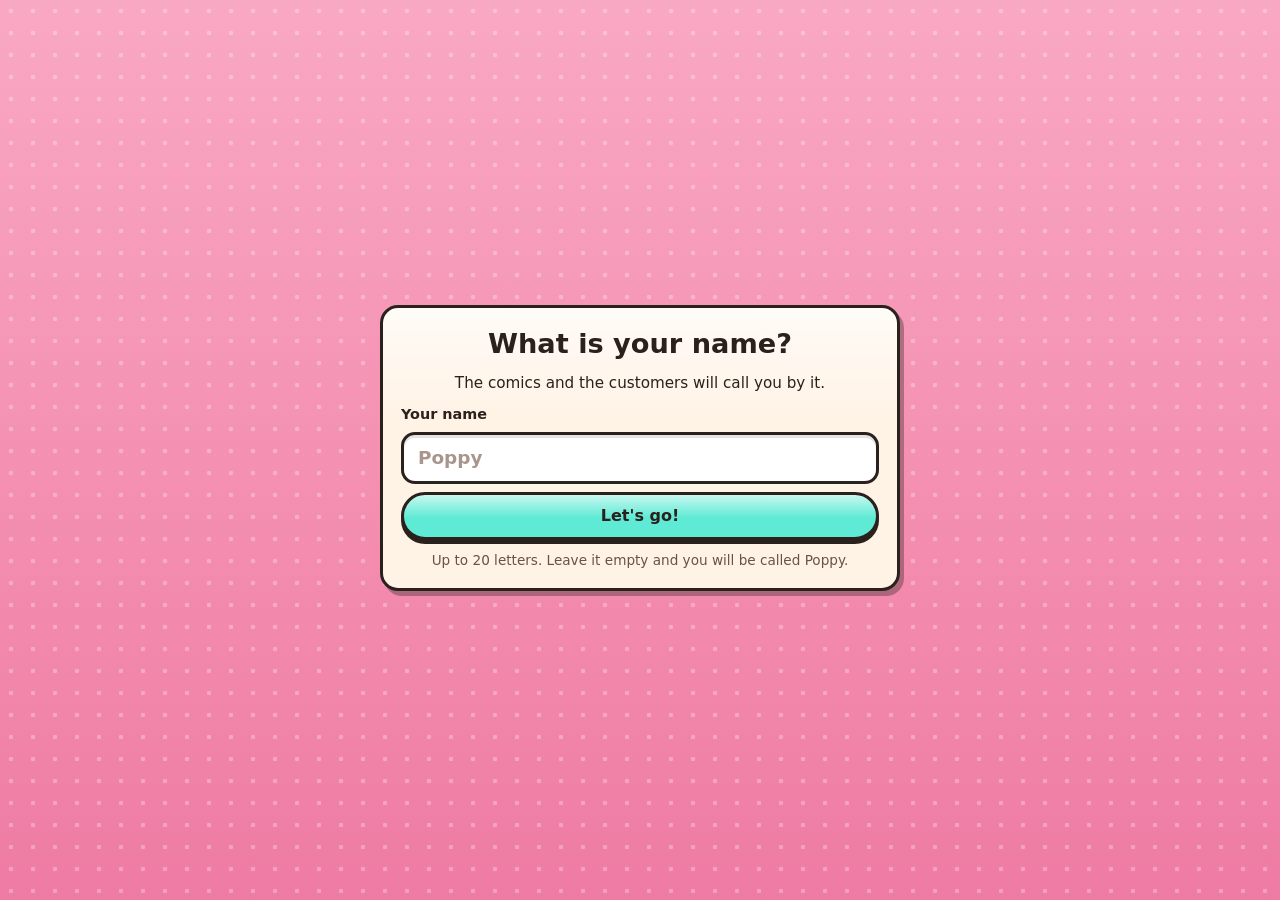
==== index.html @ dfa5fcc9 "Playable game v17 Co-Authored-By: Claude Sonnet 5.5 <noreply@anthropic.com>" ====
<!doctype html>
<html lang="en">
<head>
<meta charset="utf-8">
<meta name="viewport" content="width=device-width, initial-scale=1, viewport-fit=cover">
<link rel="manifest" href="./manifest.webmanifest">
<meta name="theme-color" content="#f48fb1">
<title>Zit Happens</title>
<link rel="stylesheet" href="./css/app.css">
<link rel="stylesheet" href="./css/comic.css">
<link rel="stylesheet" href="./css/pop.css">
<style>
  html, body { height: 100%; margin: 0; background: #f48fb1; overflow: hidden; }
  #game { position: relative; height: 100vh; height: 100dvh; overflow: hidden; }
</style>
</head>
<body>
<main id="game"></main>
<script type="module">
// The game (T3.1c): the app router in js/game/app.js shows every screen. Serve this folder with: npx serve src
// (ES modules need http, not file://). Testing flags: see the top of js/game/app.js (?test, ?chapter=N&customer=M,
// ?money=, ?rep=, ?name=, ?seed=). ?demo shows the old pop demo instead (?demo&seed=123&tier=1&career&nostrip).
import { loadStrings, t } from './js/core/strings.js';
await loadStrings('en');
document.title = t('ui.title.name');
const params = new URLSearchParams(location.search);
const host = document.getElementById('game');
if (params.has('demo')) {
  // The old pop demo (the page before T3.1c): random faces, every tool, "New face".
  const { createPopMode } = await import('./js/pop/pop-mode.js');
  const tier = Math.max(0, Math.min(2, Math.floor(Number(params.get('tier')) || 0)));
  createPopMode({ t, storage: localStorage, seed: Number(params.get('seed')) || undefined, strip: !params.has('nostrip'), tier, career: params.has('career') }).mount(host);
} else {
  const { startApp } = await import('./js/game/app.js');
  globalThis.popperApp = startApp(host); // a handle for the browser console and screenshot runs
}
</script>
<script type="module">
import { registerServiceWorker } from './js/core/pwa.js';
registerServiceWorker();
</script>
</body>
</html>
---- css/app.css ----
/* The non-pop screens (js/screens/*.js, T3.1a): title, name, menu, customer intro, result, shop, comics, settings, about.
   Glossy pink and cream cartoon look with thick ink outlines and hard shadows (like the comic player), mint main buttons
   (like the pop scene). Every screen fills its container and works upright and sideways (phone held in landscape).
   Touch targets are at least 44 px. Motion stops with prefers-reduced-motion or the .app-still class. */

.app-screen {
  --ink: #2a211d; --cream: #fff3e6; --pink: #f48fb1; --pink-deep: #e8638f; --pink-soft: #ffd6e5; --yellow: #ffe08a;
  --mint: #5eead4; --hot: #ff5c8a; --shadow: rgba(42, 33, 29, 0.35);
  position: relative; display: flex; flex-direction: column; height: 100%; min-height: 0; overflow: hidden; box-sizing: border-box;
  color: var(--ink); font-family: system-ui, sans-serif; font-size: 16px; line-height: 1.3;
  background-color: var(--pink);
  background-image: radial-gradient(rgba(255, 255, 255, 0.28) 2px, transparent 2.6px), linear-gradient(180deg, #f9a8c4 0%, #f48fb1 55%, #ee7ba3 100%);
  background-size: 22px 22px, 100% 100%;
  -webkit-tap-highlight-color: transparent;
}
.app-screen *, .app-screen *::before, .app-screen *::after { box-sizing: border-box; }
.app-screen [hidden] { display: none !important; }
.app-screen h1, .app-screen h2, .app-screen p { margin: 0; }
.app-screen :focus-visible { outline: 3px solid var(--ink); outline-offset: 3px; }
.app-icon { display: block; width: 24px; height: 24px; flex: none; }

/* ---------- Shared pieces ---------- */
.app-body {
  flex: 1; min-height: 0; width: 100%; max-width: 560px; margin: 0 auto; overflow-y: auto; display: flex; flex-direction: column; gap: 12px;
  padding: 12px max(16px, env(safe-area-inset-right)) max(16px, env(safe-area-inset-bottom)) max(16px, env(safe-area-inset-left));
  -webkit-overflow-scrolling: touch;
}
.app-body--center > * { margin-block: auto; }

.app-head {
  flex: none; display: flex; align-items: center; gap: 10px; width: 100%; max-width: 560px; margin: 0 auto;
  padding: max(10px, env(safe-area-inset-top)) max(16px, env(safe-area-inset-right)) 4px max(16px, env(safe-area-inset-left));
}
.app-head__title {
  flex: 1; min-width: 0; font-size: 1.6rem; font-weight: 900; color: var(--cream); letter-spacing: 0.01em;
  -webkit-text-stroke: 5px var(--ink); paint-order: stroke fill; text-shadow: 0 3px 0 var(--ink);
  white-space: nowrap; overflow: hidden; text-overflow: ellipsis;
}

.app-btn {
  flex: none; display: inline-flex; align-items: center; justify-content: center; gap: 8px; min-width: 48px; min-height: 48px; padding: 8px 22px;
  border-radius: 999px; border: 3px solid var(--ink); font: inherit; font-size: 1rem; font-weight: 800; color: var(--ink); cursor: pointer;
  background: linear-gradient(180deg, rgba(255, 255, 255, 0.65), rgba(255, 255, 255, 0) 55%), var(--cream);
  box-shadow: 0 4px 0 var(--ink); touch-action: manipulation; user-select: none; -webkit-user-select: none;
}
.app-btn:hover { filter: brightness(1.04); }
.app-btn:active:not(:disabled) { transform: translateY(3px); box-shadow: 0 1px 0 var(--ink); }
.app-btn--main { background-color: var(--mint); }
.app-btn--danger { background-color: var(--hot); color: #fff; text-shadow: 0 1px 0 rgba(42, 33, 29, 0.5); }
.app-btn--small { min-height: 44px; min-width: 44px; padding: 6px 16px; font-size: 0.95rem; }
.app-btn--big { min-height: 58px; padding: 10px 32px; font-size: 1.2rem; }
.app-btn--round { width: 48px; padding: 0; }
.app-btn:disabled { opacity: 0.5; cursor: default; box-shadow: 0 2px 0 var(--ink); transform: translateY(2px); filter: grayscale(0.4); }
.app-back .app-icon { width: 26px; height: 26px; }

.app-card {
  position: relative; padding: 14px 16px; border-radius: 18px; border: 3px solid var(--ink); box-shadow: 4px 5px 0 var(--shadow);
  background: linear-gradient(180deg, rgba(255, 255, 255, 0.7), rgba(255, 255, 255, 0) 38%), var(--cream);
}
.app-actions { display: flex; flex-direction: column; gap: 10px; align-items: stretch; }
.app-actions--row { flex-direction: row; flex-wrap: wrap; }
.app-actions--row > .app-btn { flex: 1 1 140px; }
.app-actions--row { align-items: center; }

.app-pill {
  display: inline-flex; align-items: center; gap: 6px; min-height: 32px; padding: 2px 12px 2px 8px; border-radius: 999px; border: 3px solid var(--ink);
  background: var(--cream); font-weight: 800; white-space: nowrap;
}
.app-pill .app-icon { width: 22px; height: 22px; }
.app-pill--big { min-height: 40px; font-size: 1.15rem; }
.app-pill--rep { background: var(--pink-soft); }

/* ---------- Title ---------- */
.app-title__tap {
  position: absolute; inset: 0; display: flex; flex-direction: column; align-items: center; justify-content: center; gap: 8px; padding: 24px 16px;
  border: 0; background: none; font: inherit; color: inherit; cursor: pointer; text-align: center;
}
.app-title__words { display: flex; flex-direction: column; align-items: center; gap: 10px; }
.app-title__art { width: min(62vw, 38vh, 280px); }
.app-title__art .app-mascot { width: 100%; height: auto; display: block; overflow: visible; }
.app-title__name {
  font-size: clamp(2.5rem, 13vw, 4.5rem); line-height: 1; font-weight: 900; color: var(--cream); letter-spacing: 0.01em;
  -webkit-text-stroke: 9px var(--ink); paint-order: stroke fill; text-shadow: 0 6px 0 var(--ink); transform: rotate(-2deg);
}
.app-title__tagline { margin-top: 4px; font-weight: 800; font-size: 1.05rem; color: var(--ink); }
.app-title__start {
  margin-top: 14px; display: inline-flex; align-items: center; min-height: 56px; padding: 10px 30px; border-radius: 999px; border: 3px solid var(--ink);
  font-size: 1.25rem; font-weight: 900; background: linear-gradient(180deg, rgba(255, 255, 255, 0.65), rgba(255, 255, 255, 0) 55%), var(--mint);
  box-shadow: 0 5px 0 var(--ink); animation: app-pulse 1.6s ease-in-out infinite;
}
.app-title__tap:active .app-title__start { transform: translateY(3px); box-shadow: 0 2px 0 var(--ink); }
.app-title__about {
  position: absolute; top: max(10px, env(safe-area-inset-top)); right: max(12px, env(safe-area-inset-right)); z-index: 2;
}

/* The mascot */
.app-mascot__face { transform-origin: 50% 90%; animation: app-bob 2.8s ease-in-out infinite; }
.app-mascot__sparkle { transform-box: fill-box; transform-origin: center; animation: app-twinkle 2s ease-in-out infinite; }
.app-mascot__sparkle--b { animation-delay: 0.9s; }

/* ---------- Name ---------- */
.app-name { width: 100%; max-width: 520px; margin-inline: auto; display: grid; gap: 12px; text-align: center; padding: 18px; }
.app-name__title { font-size: 1.7rem; font-weight: 900; }
.app-name__prompt, .app-name__hint { font-size: 0.95rem; }
.app-name__hint { color: #6a5148; font-size: 0.85rem; }
.app-namefield { display: grid; gap: 8px; text-align: left; }
.app-field__label { font-weight: 800; font-size: 0.9rem; }
.app-input {
  width: 100%; min-height: 52px; padding: 8px 14px; border: 3px solid var(--ink); border-radius: 14px; background: #fff; color: var(--ink);
  font: inherit; font-size: 1.15rem; font-weight: 700; box-shadow: inset 0 3px 0 rgba(42, 33, 29, 0.12);
}
.app-input::placeholder { color: #a8968c; font-weight: 600; }

/* ---------- Menu ---------- */
.app-menu { justify-content: center; gap: 14px; }
.app-menu__top { display: flex; align-items: center; gap: 14px; justify-content: center; }
.app-menu__art { width: 84px; flex: none; }
.app-menu__art .app-mascot { width: 100%; height: auto; display: block; overflow: visible; }
.app-menu__hello {
  font-size: 1.7rem; font-weight: 900; color: var(--cream); -webkit-text-stroke: 6px var(--ink); paint-order: stroke fill; text-shadow: 0 4px 0 var(--ink);
  overflow-wrap: anywhere; min-width: 0;
}
.app-menu__list { display: grid; gap: 12px; }
.app-menubtn {
  display: flex; flex-direction: column; align-items: center; justify-content: center; gap: 2px; min-height: 56px; padding: 10px 18px; border-radius: 20px;
  border: 3px solid var(--ink); font: inherit; font-size: 1.2rem; font-weight: 900; color: var(--ink); cursor: pointer; text-align: center;
  background: linear-gradient(180deg, rgba(255, 255, 255, 0.65), rgba(255, 255, 255, 0) 55%), var(--cream); box-shadow: 0 5px 0 var(--ink);
  touch-action: manipulation;
}
.app-menubtn:active { transform: translateY(3px); box-shadow: 0 2px 0 var(--ink); }
.app-menubtn--main { min-height: 76px; background-color: var(--mint); font-size: 1.5rem; }
.app-menubtn__sub { font-size: 0.9rem; font-weight: 700; max-width: 100%; overflow: hidden; text-overflow: ellipsis; white-space: nowrap; }

/* ---------- Customer intro ---------- */
.app-intro { justify-content: center; gap: 14px; }
.app-intro__who, .app-intro__what { display: flex; flex-direction: column; gap: 12px; align-items: stretch; }
.app-intro__step { align-self: center; padding: 2px 14px; border-radius: 999px; border: 3px solid var(--ink); background: var(--cream); text-align: center; font-weight: 800; font-size: 0.9rem; }
.app-intro__portrait { align-self: center; width: min(52vw, 220px); aspect-ratio: 1; display: grid; place-items: center; border-radius: 50%; border: 3px solid var(--ink); background: var(--cream); overflow: hidden; }
.app-intro__name {
  align-self: center; max-width: 100%; padding: 8px 20px; border-radius: 12px; border: 3px solid var(--ink); background: var(--yellow); text-align: center;
  font-size: 1.7rem; font-weight: 900; transform: rotate(-1.5deg); box-shadow: 4px 5px 0 var(--shadow); overflow-wrap: anywhere;
}
.app-bubble { display: grid; gap: 8px; }
.app-bubble::before {
  content: ''; position: absolute; top: -17px; left: 36px; width: 22px; height: 22px; background: var(--cream); border-left: 3px solid var(--ink); border-top: 3px solid var(--ink);
  transform: rotate(45deg); border-radius: 4px 0 0 0;
}
.app-bubble__text { font-size: 1.15rem; font-weight: 700; }
.app-bubble__deadline { font-size: 0.95rem; font-style: italic; color: #6a5148; }
.app-note {
  padding: 10px 14px; border-radius: 6px; border: 3px solid var(--ink); background: var(--yellow); transform: rotate(1deg); box-shadow: 3px 4px 0 var(--shadow);
}
.app-note__label { font-size: 0.75rem; font-weight: 900; letter-spacing: 0.08em; text-transform: uppercase; }
.app-note__text { font-size: 1.05rem; font-weight: 800; }
.app-intro__start { margin-top: 4px; }

/* ---------- Result ---------- */
.app-result { justify-content: center; gap: 12px; }
.app-result__left, .app-result__right { display: contents; }
.app-result__top { display: flex; flex-direction: column; align-items: center; gap: 6px; order: 0; }
.app-result__title {
  font-size: 2rem; font-weight: 900; text-align: center; color: var(--cream); -webkit-text-stroke: 7px var(--ink); paint-order: stroke fill; text-shadow: 0 4px 0 var(--ink);
}
.app-stars { display: flex; gap: 4px; justify-content: center; }
.app-star svg { width: 72px; height: 72px; filter: drop-shadow(0 4px 0 rgba(42, 33, 29, 0.3)); }
.app-star--on { animation: app-star-pop 0.5s cubic-bezier(0.3, 1.6, 0.5, 1) both; animation-delay: calc(var(--i) * 0.2s + 0.15s); }
.app-coins { order: 1; display: grid; gap: 2px; padding: 10px 14px; }
.app-coins__row { display: flex; align-items: center; justify-content: space-between; gap: 10px; min-height: 36px; font-weight: 700; }
.app-coins__row--total { margin-top: 4px; padding-top: 6px; border-top: 3px dashed var(--ink); font-size: 1.15rem; font-weight: 900; }
.app-result__quote { order: 2; text-align: center; font-style: italic; font-weight: 700; color: var(--ink); background: rgba(255, 255, 255, 0.55); padding: 8px 12px; border-radius: 14px; }
.app-rep {
  order: 3; display: flex; align-items: center; justify-content: center; gap: 8px; align-self: center; max-width: 100%; padding: 6px 16px 6px 10px; border-radius: 999px;
  border: 3px solid var(--ink); background: var(--pink-soft); font-weight: 800; box-shadow: 0 3px 0 var(--ink);
}
.app-rep--cost { background: var(--yellow); }
.app-fact { order: 4; display: flex; align-items: center; gap: 12px; padding: 12px 14px; }
.app-fact .app-icon { width: 34px; height: 34px; }
.app-fact__text { font-size: 0.98rem; font-weight: 600; }
.app-result .app-actions { order: 5; }
.app-result__text { order: 1; text-align: center; font-weight: 700; font-size: 1.05rem; background: rgba(255, 255, 255, 0.55); padding: 10px 14px; border-radius: 14px; }
.app-huff {
  padding: 4px 16px; border-radius: 10px; border: 3px solid var(--ink); background: var(--yellow); font-size: 1.4rem; font-weight: 900; letter-spacing: 0.06em;
  transform: rotate(-4deg); box-shadow: 3px 4px 0 var(--shadow);
}

/* ---------- Shop ---------- */
.app-shopbar { flex: none; width: 100%; max-width: 560px; margin: 0 auto; padding: 0 max(16px, env(safe-area-inset-right)) 0 max(16px, env(safe-area-inset-left)); display: grid; gap: 8px; }
.app-shopstats { display: grid; gap: 4px; justify-items: center; }
.app-shopstats__pills { display: flex; flex-wrap: wrap; gap: 8px; justify-content: center; }
.app-shopstats__next { padding: 1px 12px; border-radius: 999px; background: rgba(255, 255, 255, 0.7); font-size: 0.8rem; font-weight: 800; text-align: center; }
.app-tabs { display: flex; gap: 6px; padding: 4px; border-radius: 999px; border: 3px solid var(--ink); background: var(--pink-soft); }
.app-tab {
  flex: 1; min-height: 44px; border: 0; border-radius: 999px; background: transparent; font: inherit; font-weight: 900; font-size: 1rem; color: var(--ink); cursor: pointer;
  touch-action: manipulation;
}
.app-tab--on { background: var(--mint); box-shadow: inset 0 0 0 3px var(--ink); }
.app-shoplist { padding-top: 12px; }
.app-item {
  display: grid; grid-template-columns: auto 1fr auto; gap: 10px; align-items: center; padding: 10px 12px; border-radius: 16px; border: 3px solid var(--ink);
  background: linear-gradient(180deg, rgba(255, 255, 255, 0.7), rgba(255, 255, 255, 0) 38%), var(--cream); box-shadow: 3px 4px 0 var(--shadow);
}
.app-item--locked { background-color: #f1ddd0; }
.app-item--owned { background-color: #d9fbf3; }
.app-item__badge { display: grid; place-items: center; width: 44px; height: 44px; border-radius: 50%; border: 3px solid var(--ink); background: var(--yellow); }
.app-item__badge .app-icon { width: 26px; height: 26px; }
.app-item__text { min-width: 0; display: grid; gap: 2px; }
.app-item__name { font-size: 1.05rem; font-weight: 900; }
.app-item__desc { font-size: 0.85rem; color: #5f4a41; }
.app-item__side { display: grid; justify-items: end; gap: 6px; }
.app-item__why, .app-item__note { display: flex; align-items: center; gap: 6px; font-size: 0.85rem; font-weight: 800; color: #9c1f4a; }
.app-item__why .app-icon { width: 18px; height: 18px; }
.app-item__note { color: #1e6a5e; }
.app-owned { display: inline-flex; align-items: center; gap: 4px; font-weight: 900; color: #1e6a5e; }
.app-owned .app-icon { width: 22px; height: 22px; }
.app-empty { text-align: center; font-weight: 800; color: var(--cream); text-shadow: 0 2px 0 var(--ink); }

/* ---------- Comics ---------- */
.app-comics__count { flex: none; align-self: center; padding: 1px 14px; border-radius: 999px; background: rgba(255, 255, 255, 0.7); text-align: center; font-weight: 800; font-size: 0.85rem; }
.app-comics { padding-top: 10px; }
.app-comic {
  display: flex; align-items: center; justify-content: space-between; gap: 10px; min-height: 64px; padding: 10px 14px; border-radius: 16px; border: 3px solid var(--ink);
  background: linear-gradient(180deg, rgba(255, 255, 255, 0.7), rgba(255, 255, 255, 0) 38%), var(--cream); box-shadow: 3px 4px 0 var(--shadow);
}
.app-comic--locked { background-color: #eadbd0; }
.app-comic__text { min-width: 0; display: grid; gap: 2px; }
.app-comic__kind { justify-self: start; padding: 0 8px; border-radius: 999px; border: 2px solid var(--ink); background: var(--yellow); font-size: 0.7rem; font-weight: 900; letter-spacing: 0.05em; text-transform: uppercase; }
.app-comic--milestone .app-comic__kind { background: var(--pink-soft); }
.app-comic--teaser .app-comic__kind { background: var(--mint); }
.app-comic__title { font-size: 1.1rem; font-weight: 900; overflow-wrap: anywhere; }
.app-comic--locked .app-comic__title { color: #8a756b; letter-spacing: 0.15em; }
.app-comic__lockedHint { font-size: 0.8rem; color: #6a5148; }
.app-comic__lock { display: grid; place-items: center; width: 44px; height: 44px; flex: none; }
.app-comic__lock .app-icon { width: 30px; height: 30px; }

/* ---------- Settings and About ---------- */
.app-settings { padding-top: 10px; }
.app-setcard { display: grid; align-content: start; gap: 10px; }
.app-setcard__title { font-size: 1.05rem; font-weight: 900; }
.app-setcard--danger { background-color: #ffe1ea; }
.app-with-icon { display: flex; align-items: center; gap: 8px; }
.app-switchrow { display: flex; align-items: center; justify-content: space-between; gap: 12px; min-height: 52px; }
.app-switchrow + .app-switchrow { border-top: 2px dashed rgba(42, 33, 29, 0.25); }
.app-switchrow__label { font-weight: 800; font-size: 1.02rem; }
.app-switch {
  position: relative; flex: none; display: flex; align-items: center; justify-content: flex-end; width: 94px; height: 44px; padding: 0 12px; border-radius: 999px;
  border: 3px solid var(--ink); background: #e6d7cc; font: inherit; font-size: 0.85rem; font-weight: 900; color: var(--ink); cursor: pointer; touch-action: manipulation;
}
.app-switch--on { justify-content: flex-start; background: var(--mint); }
.app-switch__knob {
  position: absolute; top: 50%; left: 4px; width: 30px; height: 30px; margin-top: -15px; border-radius: 50%; border: 3px solid var(--ink); background: #fff;
  transition: left 0.15s ease-out, right 0.15s ease-out;
}
.app-switch--on .app-switch__knob { left: calc(100% - 34px); }
.app-notice {
  padding: 8px 14px; border-radius: 14px; border: 3px solid var(--ink); background: var(--yellow); font-weight: 800; text-align: center; box-shadow: 3px 4px 0 var(--shadow);
}
.app-confirm { display: grid; gap: 8px; padding: 10px; border-radius: 12px; border: 3px dashed var(--ink); background: #fff; }
.app-confirm__ask { font-weight: 900; }
.app-confirm__warn { font-size: 0.9rem; }
.app-about { padding-top: 6px; }
.app-sr { position: absolute; width: 1px; height: 1px; overflow: hidden; clip: rect(0 0 0 0); white-space: nowrap; }
.app-about__art { width: 120px; margin: 0 auto; }
.app-about__art .app-mascot { width: 100%; height: auto; display: block; overflow: visible; }
.app-about__text { font-size: 1rem; font-weight: 600; text-align: left; }

/* ---------- Animations ---------- */
@keyframes app-bob { 0%, 100% { transform: translateY(0) rotate(-1.5deg); } 50% { transform: translateY(-6px) rotate(1.5deg); } }
@keyframes app-twinkle { 0%, 100% { transform: scale(1) rotate(0); opacity: 1; } 50% { transform: scale(0.6) rotate(20deg); opacity: 0.6; } }
@keyframes app-pulse { 0%, 100% { transform: scale(1); } 50% { transform: scale(1.06); } }
@keyframes app-star-pop { from { opacity: 0; transform: scale(0.2) rotate(-40deg); } to { opacity: 1; transform: scale(1) rotate(0); } }

/* ---------- Phone held sideways ---------- */
@media (orientation: landscape) and (max-height: 600px) {
  .app-head { max-width: 860px; padding-top: max(6px, env(safe-area-inset-top)); }
  .app-head__title { font-size: 1.3rem; }
  .app-body { max-width: 860px; padding-top: 8px; padding-bottom: max(8px, env(safe-area-inset-bottom)); gap: 10px; }
  .app-shopbar { max-width: 860px; grid-template-columns: 1fr 1fr; align-items: center; gap: 12px; }
  .app-title__tap { flex-direction: row; gap: 32px; }
  .app-title__start { margin-top: 6px; }
  .app-title__art { width: min(30vw, 62vh, 220px); }
  .app-title__name { font-size: clamp(2rem, 6vw, 3.4rem); }
  .app-name { padding: 12px 16px; gap: 8px; }
  .app-name__title { font-size: 1.3rem; }
  .app-name__hint { font-size: 0.8rem; }
  .app-menu { flex-direction: row; align-items: center; gap: 24px; }
  .app-menu__top { flex: 1; flex-direction: column; }
  .app-menu__art { width: 90px; }
  .app-menu__hello { font-size: 1.4rem; text-align: center; }
  .app-menu__list { flex: 1.3; grid-template-columns: 1fr 1fr; gap: 10px; }
  .app-menubtn { min-height: 52px; font-size: 1.05rem; }
  .app-menubtn--main { grid-column: 1 / -1; min-height: 66px; font-size: 1.3rem; }
  .app-intro { flex-direction: row; align-items: center; gap: 24px; }
  .app-intro__who, .app-intro__what { flex: 1; justify-content: center; }
  .app-intro__portrait { width: min(30vh, 140px); }
  .app-result { flex-direction: row; align-items: center; gap: 24px; }
  .app-result__left, .app-result__right { display: flex; flex-direction: column; flex: 1; justify-content: center; gap: 10px; min-width: 0; }
  .app-result__title { font-size: 1.6rem; }
  .app-star svg { width: 54px; height: 54px; }
  .app-coins { padding: 6px 12px; }
  .app-coins__row { min-height: 26px; }
  .app-coins__row--total { margin-top: 2px; padding-top: 4px; }
  .app-result__quote { font-size: 0.85rem; padding: 4px 10px; }
  .app-rep { padding-block: 3px; }
  .app-fact { padding: 8px 12px; }
  .app-result .app-actions { flex-direction: row; }
  .app-result .app-actions > .app-btn { flex: 1; }
  .app-shoplist, .app-comics, .app-settings { display: grid; grid-template-columns: 1fr 1fr; align-content: start; align-items: start; gap: 10px; }
  .app-settings > .app-notice { grid-column: 1 / -1; }
  .app-about { display: grid; grid-template-columns: 110px 1fr 1fr; align-items: start; gap: 12px; }
  .app-about__art { width: 100px; }
  .app-tab { min-height: 44px; }
}

@media (prefers-reduced-motion: reduce) {
  .app-mascot__face, .app-mascot__sparkle, .app-title__start, .app-star--on { animation: none; }
  .app-switch__knob { transition: none; }
}
.app-still .app-mascot__face, .app-still .app-mascot__sparkle, .app-still .app-title__start, .app-still .app-star--on { animation: none; }
.app-still .app-switch__knob { transition: none; }

/* ---------- Game wiring (T3.1c): intro extras, special mode and end placeholders, the scrub job ---------- */
.app-intro__face { display: block; width: 100%; height: 100%; object-fit: cover; }
.app-intro__hint {
  display: flex; align-items: center; gap: 8px; padding: 8px 12px; border-radius: 14px; border: 3px dashed var(--ink);
  background: var(--yellow); font-weight: 800; font-size: 0.95rem;
}
.app-intro__menu { align-self: center; }
.pop-menu { order: -1; }

.app-special, .app-end { align-items: center; justify-content: center; text-align: center; }
.app-body--center.app-special > *, .app-body--center.app-end > * { margin-block: 0; }
.app-special__art, .app-end__art { width: min(40vw, 150px); margin-inline: auto; }
.app-special__card, .app-end__card { display: grid; gap: 12px; justify-items: center; width: 100%; max-width: 460px; }
.app-special__chapter { font-size: 0.8rem; font-weight: 900; letter-spacing: 0.08em; text-transform: uppercase; }
.app-special__title, .app-end__title { font-size: 1.8rem; font-weight: 900; }
.app-end__title { color: var(--pink-deep); -webkit-text-stroke: 1px var(--ink); }
.app-end__thanks { font-size: 1.15rem; font-weight: 800; }

.app-scrub { align-items: center; justify-content: center; text-align: center; }
.app-scrub__card { width: 100%; display: grid; gap: 6px; }
.app-scrub__title { font-size: 1.5rem; font-weight: 900; }
.app-scrub__frame {
  position: relative; width: 100%; max-width: 480px; aspect-ratio: 480 / 300; flex: none; border-radius: 18px; overflow: hidden;
  border: 4px solid var(--ink); box-shadow: 4px 5px 0 var(--shadow);
}
.app-scrub__base, .app-scrub__grime { position: absolute; inset: 0; width: 100%; height: 100%; display: block; }
.app-scrub__grime { touch-action: none; cursor: grab; -webkit-tap-highlight-color: transparent; }
.app-scrub__grime:focus-visible { outline: 4px solid var(--mint); outline-offset: -6px; }
.app-scrub__meter { font-weight: 900; font-size: 1.1rem; }
.app-scrub__keys { font-size: 0.85rem; }
.app-scrub__done { padding: 6px 16px; border-radius: 999px; border: 3px solid var(--ink); background: var(--mint); font-weight: 900; }

@media (orientation: landscape) and (max-height: 600px) {
  .app-special, .app-end { flex-direction: row; justify-content: center; gap: 24px; }
  .app-special__art, .app-end__art { width: min(30vh, 120px); margin: 0; }
  .app-scrub { display: grid; grid-template-columns: 1fr 1.2fr; align-items: center; gap: 8px 16px; }
  .app-scrub__frame { grid-column: 2; grid-row: 1 / span 5; width: min(100%, calc(72vh * 1.6)); height: auto; justify-self: center; }
  .app-scrub__card { padding: 8px 12px; }
}
---- css/comic.css ----
/* Comic player (js/game/comic.js): a full-screen reader with thick cartoon panel frames, live-text bubbles and an
   end card. Panel sizes are set from JS so a page always fits the screen in portrait and landscape. */
.comic {
  position: fixed; inset: 0; z-index: 50; display: flex; flex-direction: column; overflow: hidden;
  color: #2a211d; font-family: system-ui, sans-serif; outline: none; user-select: none; -webkit-user-select: none;
  background-color: #3b2f3f;
  background-image: radial-gradient(rgba(255, 255, 255, 0.07) 1.5px, transparent 1.6px);
  background-size: 14px 14px;
  touch-action: manipulation; cursor: pointer;
}
.comic-top {
  flex: none; display: flex; align-items: center; gap: 10px; padding: max(8px, env(safe-area-inset-top)) 12px 4px;
}
.comic-title {
  flex: 1; min-width: 0; margin: 0; color: #fff3e6; font-weight: 800; font-size: 1rem; letter-spacing: 0.02em;
  white-space: nowrap; overflow: hidden; text-overflow: ellipsis;
}
.comic-btn {
  flex: none; min-width: 44px; min-height: 44px; padding: 6px 16px; border-radius: 999px; font: inherit; font-weight: 800;
  font-size: 0.95rem; color: #2a211d; background: #fff3e6; border: 3px solid #2a211d; box-shadow: 0 3px 0 #2a211d;
  cursor: pointer;
}
.comic-btn:active { transform: translateY(2px); box-shadow: 0 1px 0 #2a211d; }
.comic-btn:focus-visible { outline: 3px solid #5eead4; outline-offset: 2px; }
.comic-btn--main { background: #5eead4; }
.comic-stage {
  flex: 1; min-height: 0; display: flex; align-items: center; justify-content: center; padding: 4px 12px;
}
.comic-page { display: flex; gap: 10px; align-items: center; justify-content: center; }
.comic-page--column { flex-direction: column; }
.comic-panel {
  position: relative; flex: none; overflow: hidden; border: 3px solid #2a211d; border-radius: 8px; background: #fffdf6;
  box-shadow: 5px 6px 0 rgba(20, 12, 18, 0.55); visibility: hidden; box-sizing: border-box;
}
.comic-panel.is-on { visibility: visible; }
.comic-panel.is-new { animation: comic-in 280ms cubic-bezier(0.2, 0.9, 0.3, 1.15) both; }
/* Upright phone, wide panel: bubbles in bands above and below the art, tails reaching into it. */
.comic-panel--out { border: 0; border-radius: 0; background: transparent; box-shadow: none; overflow: visible; }
.comic-artbox {
  position: relative; overflow: hidden; border: 3px solid #2a211d; border-radius: 8px; background: #fffdf6;
  box-shadow: 5px 6px 0 rgba(20, 12, 18, 0.55); box-sizing: border-box; margin: 0 auto;
}
.comic-band { position: relative; z-index: 2; }
.comic-band .comic-text { position: relative; display: block; left: auto; top: auto; }
.comic-panel--out .comic-balloons { z-index: 1; }
.comic-art, .comic-balloons { position: absolute; inset: 0; width: 100%; height: 100%; display: block; }
.comic-cam { transform-origin: 0 0; transform-box: view-box; }
.comic-texts { position: absolute; inset: 0; }
.comic-text {
  position: absolute; left: 0; top: 0; box-sizing: border-box; padding: 0.45em 0.8em; line-height: 1.2; font-weight: 700;
  text-align: center; overflow-wrap: break-word; width: max-content; opacity: 0;
}
.comic-text--caption { padding: 0.4em 0.7em; text-align: left; font-style: italic; font-weight: 800; }
.comic-text--shout { font-weight: 900; text-transform: uppercase; letter-spacing: 0.02em; }
.comic-text--think { font-weight: 600; font-style: italic; }
.comic-text--whisper { font-weight: 500; font-style: italic; }
.comic-bub { opacity: 0; transform-box: fill-box; transform-origin: 50% 50%; }
.comic-bub.is-on, .comic-text.is-on { opacity: 1; }
.comic-text.is-on { transform-origin: 50% 60%; }
.is-pop { animation: comic-pop 240ms cubic-bezier(0.3, 1.6, 0.5, 1) both; }
.is-pop-late { animation: comic-pop 240ms cubic-bezier(0.3, 1.6, 0.5, 1) 320ms both; }
.comic-hint {
  flex: none; margin: 0; padding: 4px 12px max(8px, env(safe-area-inset-bottom)); text-align: center;
  color: rgba(255, 243, 230, 0.7); font-size: 0.85rem;
}
.comic-end {
  position: absolute; inset: 0; display: flex; flex-direction: column; align-items: center; justify-content: center; gap: 16px;
  background: rgba(30, 22, 32, 0.72); cursor: default;
}
.comic-end[hidden] { display: none; }
.comic-end__text {
  margin: 0; padding: 10px 22px; color: #2a211d; background: #ffe08a; border: 3px solid #2a211d; border-radius: 10px;
  font-size: 1.4rem; font-weight: 900; transform: rotate(-2deg); box-shadow: 5px 6px 0 rgba(20, 12, 18, 0.55);
}
.comic-end__row { display: flex; gap: 12px; }
.comic-live { position: absolute; width: 1px; height: 1px; overflow: hidden; clip: rect(0 0 0 0); white-space: nowrap; }
@keyframes comic-in { from { opacity: 0; transform: translateY(14px) scale(0.96); } to { opacity: 1; transform: none; } }
@keyframes comic-pop { from { opacity: 0; transform: scale(0.4); } to { opacity: 1; transform: scale(1); } }
@media (max-height: 420px) {
  .comic-top { padding-top: max(4px, env(safe-area-inset-top)); padding-bottom: 0; }
  .comic-btn { min-height: 40px; padding: 4px 14px; }
  .comic-hint { padding-top: 0; padding-bottom: max(4px, env(safe-area-inset-bottom)); font-size: 0.78rem; }
}
.comic--still .is-pop, .comic--still .is-pop-late, .comic--still .is-new { animation: none; }
@media (prefers-reduced-motion: reduce) {
  .comic .is-pop, .comic .is-pop-late, .comic .is-new { animation: none; }
}
---- css/pop.css ----
/* The pop scene (pop-mode.js): a header with the title, bumps left, the sound switch and "New face"; the stage with
   the studio room (backdrop canvas) and the face canvas on top; the hint line; and the "all clear" card at the end.
   Fills its container. Portrait and desktop: header, stage and hint stacked. A phone held sideways (landscape, low
   height): the stage fills everything and a smaller header and the hint float over the room at the sides, so the face
   stays big (SPEC D10). The face and bumps are drawn on canvas. Every button is at least 44 px for fingers. */

.pop-game {
  position: relative; display: flex; flex-direction: column; height: 100%; min-height: 0; overflow: hidden;
  background: #5c6857; color: #102a28; font-family: system-ui, sans-serif;
}
.pop-head {
  flex: none; display: flex; align-items: center; gap: 8px; position: relative; z-index: 2;
  padding: calc(6px + env(safe-area-inset-top)) 10px 6px 14px; background: rgba(16, 42, 40, 0.88); color: #fff;
}
.pop-titles { flex: 1; min-width: 0; }
.pop-title { margin: 0; font-weight: 800; font-size: 1.05rem; line-height: 1.25; white-space: nowrap; overflow: hidden; text-overflow: ellipsis; }
.pop-count { margin: 2px 0 0; font-size: 0.85rem; color: #f3d9cf; min-height: 1.3em; white-space: nowrap; }

.pop-btn {
  flex: none; min-width: 44px; min-height: 44px; padding: 6px 14px; border-radius: 999px; font: inherit; font-size: 0.92rem;
  font-weight: 700; color: #fff; background: rgba(255, 255, 255, 0.14); border: 1px solid rgba(255, 255, 255, 0.3); cursor: pointer;
}
.pop-btn:hover { background: rgba(255, 255, 255, 0.24); }
.pop-btn:focus-visible, .pop-canvas:focus-visible { outline: 3px solid #ffd166; outline-offset: -3px; }
.pop-sound { display: grid; place-items: center; width: 44px; padding: 0; }
.pop-sound svg { width: 24px; height: 24px; }
.pop-sound--off { color: #c9b3ab; }

/* The stage: the room canvas and the face canvas lie on top of each other, both the stage's full size. */
.pop-stage { position: relative; flex: 1; min-height: 0; overflow: hidden; }
.pop-backdrop, .pop-canvas { position: absolute; left: 0; top: 0; display: block; }
.pop-backdrop { pointer-events: none; }
.pop-canvas {
  touch-action: none; -webkit-user-select: none; user-select: none; -webkit-touch-callout: none; cursor: pointer;
  -webkit-tap-highlight-color: transparent; /* no blue flash over the face on Android after each press */
}
.pop-btn { -webkit-tap-highlight-color: transparent; }

/* The tool bar (T1.2): a row of tool buttons under the face; the one in hand is lit. The warm cloth's button has a
   thin warm meter along its bottom edge. */
.pop-tools {
  flex: none; position: relative; z-index: 2; display: flex; justify-content: center; gap: 4px;
  padding: 6px max(8px, env(safe-area-inset-right)) 0 max(8px, env(safe-area-inset-left)); background: rgba(16, 42, 40, 0.88);
}
.pop-tools[hidden] { display: none; }
.pop-tool {
  position: relative; flex: 1 1 0; min-width: 44px; max-width: 76px; min-height: 54px; padding: 4px 2px 6px;
  display: grid; justify-items: center; align-content: center; gap: 2px; border-radius: 12px; font: inherit; color: #fff;
  background: rgba(255, 255, 255, 0.1); border: 2px solid transparent; cursor: pointer; -webkit-tap-highlight-color: transparent;
}
.pop-tool:hover { background: rgba(255, 255, 255, 0.2); }
.pop-tool[aria-pressed="true"] { color: #062b2b; background: #5eead4; border-color: #fff; }
.pop-tool:focus-visible { outline: 3px solid #ffd166; outline-offset: 1px; }
.pop-tool svg { width: 26px; height: 26px; }
.pop-tool__name { font-size: 0.66rem; font-weight: 700; line-height: 1.05; text-align: center; }
.pop-tool__meter { position: absolute; left: 8px; right: 8px; bottom: 3px; height: 3px; border-radius: 2px; background: rgba(255, 255, 255, 0.18); overflow: hidden; }
.pop-tool__fill { display: block; height: 100%; background: #ff8a65; transform: scaleX(0); transform-origin: left; }
.pop-tool--warm .pop-tool__meter { height: 5px; }

/* "Ow!" bubble over a bump that got the wrong tool (pop-mode.js puts it at the bump and removes it after 0.9 s). */
.pop-ow {
  position: absolute; z-index: 2; margin: 0; padding: 2px 12px; border-radius: 999px; pointer-events: none; white-space: nowrap;
  font-weight: 900; font-size: 1.35rem; color: #fff; background: #ff5c8a; box-shadow: 0 4px 12px rgba(0, 0, 0, 0.25);
  transform: translate(-50%, -170%); animation: pop-ow 0.9s ease-out forwards;
}
@keyframes pop-ow {
  0% { opacity: 0; transform: translate(-50%, -120%) scale(0.6); }
  20% { opacity: 1; transform: translate(-50%, -170%) scale(1.12); }
  70% { opacity: 1; transform: translate(-50%, -190%) scale(1); }
  100% { opacity: 0; transform: translate(-50%, -220%) scale(1); }
}
@media (prefers-reduced-motion: reduce) {
  .pop-ow { animation: pop-ow-fade 0.9s linear forwards; }
  @keyframes pop-ow-fade { 0%, 70% { opacity: 1; } 100% { opacity: 0; } }
}

.pop-foot { flex: none; position: relative; z-index: 2; padding: 8px 14px calc(8px + env(safe-area-inset-bottom)); background: rgba(16, 42, 40, 0.88); color: #fff; }
.pop-foot[hidden] { display: none; }
.pop-hint { margin: 0; font-size: 0.9rem; line-height: 1.3; min-height: 2.6em; }

.pop-done {
  position: absolute; z-index: 3; left: 16px; right: 16px; bottom: calc(18px + env(safe-area-inset-bottom)); max-width: 420px; margin: 0 auto;
  display: grid; gap: 10px; padding: 16px; text-align: center; border-radius: 20px; background: rgba(255, 255, 255, 0.94);
  box-shadow: 0 10px 30px rgba(0, 0, 0, 0.25); color: #102a28;
}
.pop-done[hidden] { display: none; }
.pop-done__text { margin: 0; font-size: 1.25rem; font-weight: 800; }
/* The irritation meter beside the counter line (T1.2b): a small bar that turns hot pink when nearly full. */
.pop-countline { display: flex; align-items: center; gap: 8px; }
.pop-irr { flex: none; position: relative; width: 56px; height: 7px; margin-top: 2px; border-radius: 4px; background: rgba(255, 255, 255, 0.2); overflow: hidden; }
.pop-irr__fill { display: block; height: 100%; background: #ffb07a; transform: scaleX(0); transform-origin: left; transition: transform 0.2s linear, background 0.2s; }
.pop-irr--high .pop-irr__fill { background: #ff4f7b; }
/* The customer's request (T3.1b): a small speech-bubble pill under the counter line; green when done, grey and
   struck through when missed. A hurry request shows its seconds left in a little badge. */
.pop-req {
  display: flex; flex-wrap: wrap; align-items: center; gap: 2px 6px; margin: 4px 0 0; padding: 3px 10px; border-radius: 12px;
  font-size: 0.78rem; line-height: 1.25; color: #102a28; background: #fff3c4; width: fit-content; max-width: 100%;
}
.pop-req[hidden] { display: none; }
.pop-req__text { font-weight: 700; }
.pop-req__time:empty, .pop-req__state:empty { display: none; }
.pop-req__time { font-weight: 800; font-variant-numeric: tabular-nums; padding: 0 6px; border-radius: 999px; background: #ffd166; }
.pop-req__state { font-weight: 900; }
.pop-req--done { background: #b9f6e4; }
.pop-req--done .pop-req__state::before { content: "\2713  "; }
.pop-req--missed { background: #e4dedb; color: #5b4f4a; }
.pop-req--missed .pop-req__text { text-decoration: line-through; }
/* The customer storms off (SPEC D15): the face huffs off to the side; with reduced motion it only fades. */
.pop-canvas--storm { pointer-events: none; animation: pop-storm 0.7s ease-in forwards; }
@keyframes pop-storm {
  0% { transform: none; opacity: 1; }
  25% { transform: translateX(-3%) rotate(-2deg); opacity: 1; }
  100% { transform: translateX(70%) rotate(6deg); opacity: 0; }
}
.pop-fail {
  position: absolute; z-index: 4; left: 16px; right: 16px; top: 50%; transform: translateY(-50%); max-width: 380px; margin: 0 auto;
  display: grid; gap: 10px; padding: 18px; text-align: center; border-radius: 20px; background: rgba(255, 255, 255, 0.96);
  box-shadow: 0 10px 30px rgba(0, 0, 0, 0.3); color: #102a28;
}
.pop-fail[hidden] { display: none; }
.pop-fail__title { margin: 0; font-size: 1.3rem; font-weight: 900; }
.pop-fail__text { margin: 0; font-size: 0.95rem; line-height: 1.35; }
.pop-fail .pop-btn { color: #102a28; border-color: #102a28; }
.pop-fail .pop-btn--main { border-color: #5eead4; }
@media (prefers-reduced-motion: reduce) {
  .pop-irr__fill { transition: none; }
  .pop-canvas--storm { animation: pop-storm-fade 0.25s linear forwards; }
  @keyframes pop-storm-fade { to { opacity: 0; } }
}
.pop-btn--main { color: #062b2b; background: #5eead4; border-color: #5eead4; }
.pop-btn--main:hover { background: #7ff0de; }

/* A phone held sideways: the room and face use the whole height; the header splits into a small title card at the
   top left and the buttons at the top right; the hint is a small card at the bottom left. The face sits in the middle
   (about a third of the width), so these cards only cover the room at the sides. */
@media (orientation: landscape) and (max-height: 600px) {
  .pop-stage { position: absolute; inset: 0; }
  .pop-head {
    position: absolute; top: 0; left: 0; right: 0; align-items: flex-start; background: none; pointer-events: none;
    padding: calc(8px + env(safe-area-inset-top)) calc(10px + env(safe-area-inset-right)) 0 calc(10px + env(safe-area-inset-left));
  }
  .pop-head > * { pointer-events: auto; }
  .pop-titles {
    flex: 0 1 auto; max-width: 28%; margin-right: auto; padding: 5px 12px 6px; border-radius: 14px;
    background: rgba(16, 42, 40, 0.82);
  }
  .pop-title { font-size: 0.95rem; }
  .pop-count { font-size: 0.8rem; min-height: 1.2em; }
  .pop-head .pop-btn { background: rgba(16, 42, 40, 0.82); }
  .pop-head .pop-btn:hover { background: rgba(40, 72, 68, 0.9); }
  .pop-foot {
    position: absolute; left: calc(10px + env(safe-area-inset-left)); bottom: calc(10px + env(safe-area-inset-bottom));
    max-width: min(30%, 270px); padding: 8px 12px; border-radius: 14px; background: rgba(16, 42, 40, 0.82);
  }
  .pop-hint { font-size: 0.82rem; min-height: 0; }
  .pop-tools { /* two rows of three at the bottom right, over the room beside the face */
    position: absolute; left: auto; right: calc(10px + env(safe-area-inset-right)); bottom: calc(10px + env(safe-area-inset-bottom));
    display: grid; grid-template-columns: repeat(3, 54px); gap: 4px; padding: 5px; border-radius: 14px; background: rgba(16, 42, 40, 0.82);
  }
  .pop-tool { max-width: none; min-height: 50px; }
  .pop-done { left: auto; right: calc(12px + env(safe-area-inset-right)); bottom: calc(12px + env(safe-area-inset-bottom)); max-width: 26%; padding: 12px; }
  .pop-done__text { font-size: 1.05rem; }
}

/* Zoom buttons (T1.4): +, - and "whole face", 44 px round buttons in a column over the room. Portrait and desktop:
   the top right of the stage (under the header, above the tool bar). Phone sideways: the left side, half way down,
   between the title card and the hint card (the tools and the header buttons are on the right). Two fingers on the
   face zoom too, so the canvas keeps touch-action: none. */
.pop-zoom {
  position: absolute; z-index: 2; top: 10px; right: max(10px, env(safe-area-inset-right)); display: grid; gap: 6px;
}
.pop-zoom[hidden] { display: none; }
.pop-zoom__btn {
  display: grid; place-items: center; width: 44px; height: 44px; padding: 0; background: rgba(16, 42, 40, 0.78);
  touch-action: manipulation;
}
.pop-zoom__btn:hover { background: rgba(40, 72, 68, 0.9); }
.pop-zoom__btn svg { width: 22px; height: 22px; }
.pop-zoom__btn:disabled { opacity: 0.4; cursor: default; }
.pop-zoom__btn:disabled:hover { background: rgba(16, 42, 40, 0.78); }
.pop-zoom--on .pop-zoom__reset { background: #5eead4; color: #062b2b; border-color: #fff; } /* lit while zoomed: the way back */
@media (orientation: landscape) and (max-height: 600px) {
  .pop-zoom { top: 50%; right: auto; left: calc(10px + env(safe-area-inset-left)); transform: translateY(-50%); }
}
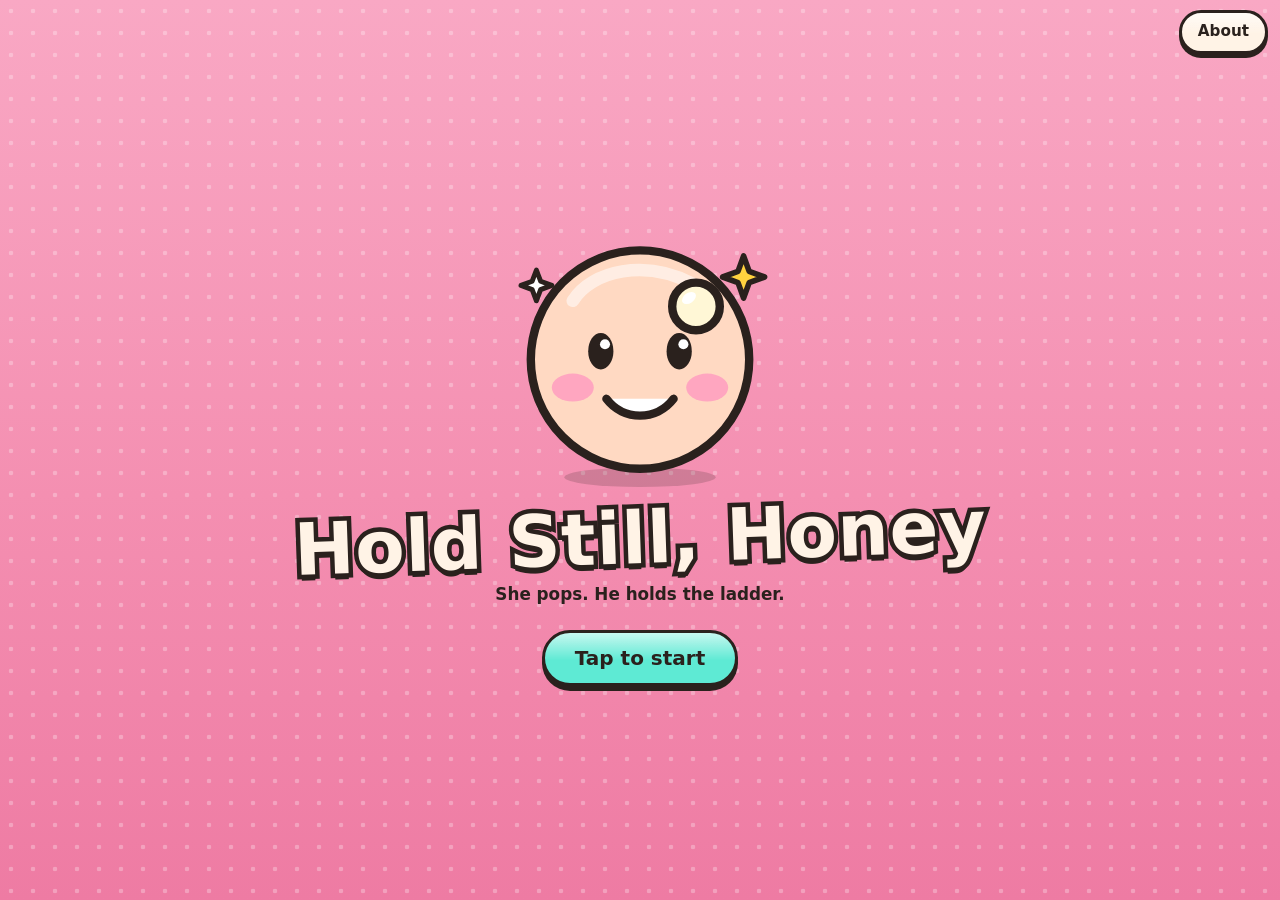
==== commit e0f52918: "v112: feedback form and install hint Co-Authored-By: Claude Opus 5.5 <noreply@anthropic.com>" ====
--- a/index.html
+++ b/index.html
@@ -2,13 +2,16 @@
 <html lang="en">
 <head>
 <meta charset="utf-8">
-<meta name="viewport" content="width=device-width, initial-scale=1, viewport-fit=cover">
-<link rel="manifest" href="./manifest.webmanifest">
+<meta name="viewport" content="width=device-width, initial-scale=1">
+<link rel="manifest" href="./popper.webmanifest">
+<link rel="icon" href="./assets/icons/icon-192.png">
 <meta name="theme-color" content="#f48fb1">
-<title>Zit Happens</title>
+<title>Hold Still, Honey</title>
 <link rel="stylesheet" href="./css/app.css">
 <link rel="stylesheet" href="./css/comic.css">
 <link rel="stylesheet" href="./css/pop.css">
+<link rel="stylesheet" href="./css/phone-scroll.css">
+<link rel="stylesheet" href="./css/daily.css">
 <style>
   html, body { height: 100%; margin: 0; background: #f48fb1; overflow: hidden; }
   #game { position: relative; height: 100vh; height: 100dvh; overflow: hidden; }
@@ -37,7 +40,9 @@
 </script>
 <script type="module">
 import { registerServiceWorker } from './js/core/pwa.js';
+import { watchInstallPrompt } from './js/core/install.js';
 registerServiceWorker();
+watchInstallPrompt(); // keep the browser's install prompt for the menu's Install button (SPEC D52); it can come early
 </script>
 </body>
 </html>
--- a/css/app.css
+++ b/css/app.css
@@ -17,6 +17,7 @@
 .app-screen [hidden] { display: none !important; }
 .app-screen h1, .app-screen h2, .app-screen p { margin: 0; }
 .app-screen :focus-visible { outline: 3px solid var(--ink); outline-offset: 3px; }
+.app-screen:focus, .app-screen:focus-visible { outline: none; } /* the screen itself takes focus after a change (app.js show): no ring on the whole page */
 .app-icon { display: block; width: 24px; height: 24px; flex: none; }
 
 /* ---------- Shared pieces ---------- */
@@ -32,9 +33,11 @@
   padding: max(10px, env(safe-area-inset-top)) max(16px, env(safe-area-inset-right)) 4px max(16px, env(safe-area-inset-left));
 }
 .app-head__title {
-  flex: 1; min-width: 0; font-size: 1.6rem; font-weight: 900; color: var(--cream); letter-spacing: 0.01em;
+  flex: 1; min-width: 0; font-weight: 900; color: var(--cream); letter-spacing: 0.01em;
   -webkit-text-stroke: 5px var(--ink); paint-order: stroke fill; text-shadow: 0 3px 0 var(--ink);
-  white-space: nowrap; overflow: hidden; text-overflow: ellipsis;
+  /* R5 (B81): on a narrow phone the title shrinks a little and may take two lines ("Face / album") instead of "Face ..." */
+  font-size: clamp(1.25rem, 0.6rem + 3.2vw, 1.6rem); line-height: 1.15; padding-block: 2px;
+  overflow: hidden; overflow-wrap: break-word; display: -webkit-box; -webkit-line-clamp: 2; -webkit-box-orient: vertical;
 }
 
 .app-btn {
@@ -50,7 +53,7 @@
 .app-btn--small { min-height: 44px; min-width: 44px; padding: 6px 16px; font-size: 0.95rem; }
 .app-btn--big { min-height: 58px; padding: 10px 32px; font-size: 1.2rem; }
 .app-btn--round { width: 48px; padding: 0; }
-.app-btn:disabled { opacity: 0.5; cursor: default; box-shadow: 0 2px 0 var(--ink); transform: translateY(2px); filter: grayscale(0.4); }
+.app-btn:disabled { opacity: 0.7; cursor: default; box-shadow: 0 2px 0 var(--ink); transform: translateY(2px); filter: grayscale(0.4); }
 .app-back .app-icon { width: 26px; height: 26px; }
 
 .app-card {
@@ -103,6 +106,8 @@
 .app-name__title { font-size: 1.7rem; font-weight: 900; }
 .app-name__prompt, .app-name__hint { font-size: 0.95rem; }
 .app-name__hint { color: #6a5148; font-size: 0.85rem; }
+/* The first-start note (owner 2026-10-28): just a cartoon, do not try this at home. A soft yellow sticky note. */
+.app-name__cartoon { margin: 4px 0 0; padding: 8px 12px; border-radius: 12px; background: #fff3c4; border: 2px dashed #e0b84a; color: #5a4320; font-size: 0.85rem; font-weight: 700; }
 .app-namefield { display: grid; gap: 8px; text-align: left; }
 .app-field__label { font-weight: 800; font-size: 0.9rem; }
 .app-input {
@@ -120,7 +125,7 @@
   font-size: 1.7rem; font-weight: 900; color: var(--cream); -webkit-text-stroke: 6px var(--ink); paint-order: stroke fill; text-shadow: 0 4px 0 var(--ink);
   overflow-wrap: anywhere; min-width: 0;
 }
-.app-menu__list { display: grid; gap: 12px; }
+.app-menu__list { display: grid; grid-template-columns: minmax(0, 1fr); gap: 12px; min-width: 0; } /* A1: never wider than the screen */
 .app-menubtn {
   display: flex; flex-direction: column; align-items: center; justify-content: center; gap: 2px; min-height: 56px; padding: 10px 18px; border-radius: 20px;
   border: 3px solid var(--ink); font: inherit; font-size: 1.2rem; font-weight: 900; color: var(--ink); cursor: pointer; text-align: center;
@@ -129,10 +134,12 @@
 }
 .app-menubtn:active { transform: translateY(3px); box-shadow: 0 2px 0 var(--ink); }
 .app-menubtn--main { min-height: 76px; background-color: var(--mint); font-size: 1.5rem; }
-.app-menubtn__sub { font-size: 0.9rem; font-weight: 700; max-width: 100%; overflow: hidden; text-overflow: ellipsis; white-space: nowrap; }
+.app-menubtn--work { background-color: var(--yellow); } /* Keep working (T5.4) */
+.app-menubtn__sub { font-size: 0.9rem; font-weight: 700; max-width: 100%; overflow-wrap: anywhere; line-height: 1.15; } /* A1: wraps on a narrow phone, never cut */
 
 /* ---------- Customer intro ---------- */
-.app-intro { justify-content: center; gap: 14px; }
+/* A16/C2: "safe": a column taller than the screen starts at the top and scrolls (the pill and portrait never cut off) */
+.app-intro { justify-content: center; justify-content: safe center; gap: 14px; }
 .app-intro__who, .app-intro__what { display: flex; flex-direction: column; gap: 12px; align-items: stretch; }
 .app-intro__step { align-self: center; padding: 2px 14px; border-radius: 999px; border: 3px solid var(--ink); background: var(--cream); text-align: center; font-weight: 800; font-size: 0.9rem; }
 .app-intro__portrait { align-self: center; width: min(52vw, 220px); aspect-ratio: 1; display: grid; place-items: center; border-radius: 50%; border: 3px solid var(--ink); background: var(--cream); overflow: hidden; }
@@ -152,22 +159,79 @@
 }
 .app-note__label { font-size: 0.75rem; font-weight: 900; letter-spacing: 0.08em; text-transform: uppercase; }
 .app-note__text { font-size: 1.05rem; font-weight: 800; }
+/* The customer's twist (T8.3): a lilac pill with the twist's name, its funny line and a tip with a bulb. */
+.app-twist {
+  display: grid; gap: 2px; padding: 8px 14px; border-radius: 18px; border: 3px solid var(--ink); background: #e6dbff;
+  transform: rotate(-0.8deg); box-shadow: 3px 4px 0 var(--shadow);
+}
+.app-twist__head { display: flex; flex-wrap: wrap; align-items: baseline; gap: 2px 8px; }
+.app-twist__label { font-size: 0.75rem; font-weight: 900; letter-spacing: 0.08em; text-transform: uppercase; }
+.app-twist__name { font-size: 1.05rem; font-weight: 900; }
+.app-twist__line { font-size: 0.9rem; font-style: italic; line-height: 1.25; }
+.app-twist__line--request { font-size: 1.05rem; font-style: normal; font-weight: 800; }
+.app-twist__tip { display: flex; align-items: flex-start; gap: 6px; font-size: 0.88rem; font-weight: 700; line-height: 1.25; }
+.app-twist__tip .app-icon { width: 20px; height: 20px; flex: none; }
+/* A boss or event customer (T8.4): the same pill in gold, tilted the other way, with a reward line. */
+.app-twist--boss {
+  background: linear-gradient(160deg, #fff4b8, #ffd23f 70%, #f5b622); transform: rotate(0.8deg);
+  box-shadow: 3px 4px 0 var(--shadow), inset 0 0 0 2px rgba(255, 255, 255, 0.6);
+}
+.app-twist--boss .app-twist__label { padding: 0 8px; border-radius: 999px; background: var(--ink); color: #ffe27a; }
+.app-twist__reward { font-size: 0.9rem; font-weight: 900; line-height: 1.25; }
 .app-intro__start { margin-top: 4px; }
+/* A16/C2: when the intro is taller than the screen, Start stays in sight at the bottom while the cards scroll under it. */
+.app-intro__start { position: sticky; bottom: 4px; z-index: 2; }
+/* While Start is pinned over cards that go on below it (customer-intro.js sets app-intro--more): a soft fade and a
+   little arrow above it say "scroll for more". Gone once Start is back in its own place under the last card. */
+.app-intro--more .app-intro__start::before {
+  content: ''; position: absolute; left: -16px; right: -16px; bottom: calc(100% + 3px); height: 46px; pointer-events: none;
+  background: linear-gradient(180deg, rgba(238, 123, 163, 0), rgba(238, 123, 163, 0.96) 85%);
+}
+.app-intro--more .app-intro__start::after {
+  content: ''; position: absolute; left: 50%; bottom: calc(100% + 12px); width: 12px; height: 12px; margin-left: -6px; pointer-events: none;
+  border-right: 4px solid var(--ink); border-bottom: 4px solid var(--ink); border-radius: 2px; transform: rotate(45deg);
+}
+/* A short upright phone (320x568, 360x640): a smaller portrait and name, so more of the cards fit. */
+@media (orientation: portrait) and (max-height: 700px) {
+  .app-intro { gap: 10px; }
+  .app-intro__portrait { width: min(44vw, 24vh, 220px); }
+  .app-intro__name { font-size: 1.4rem; padding: 4px 16px; }
+}
+/* A boss or event intro's stage moment (SPEC D45 item 4, fx/intro-stage.js): the canvas lies BEHIND the cards and
+   buttons and never takes a tap; the portrait has a shade that keeps the customer dark until the light hits them. */
+.app-intro-stage { position: absolute; inset: 0; width: 100%; height: 100%; display: block; pointer-events: none; z-index: 0; }
+.app-screen--stage > .app-body { position: relative; z-index: 1; }
+.app-intro__portrait { position: relative; }
+.app-intro__shade { position: absolute; inset: 0; border-radius: 50%; pointer-events: none; opacity: 0; }
+/* Prom Penny's party-day confetti over the result screen (D45 item 6, fx/party-confetti.js; .app-fx never takes a tap). */
+.app-party-confetti { z-index: 5; }
 
 /* ---------- Result ---------- */
-.app-result { justify-content: center; gap: 12px; }
+.app-result { justify-content: center; gap: 10px; }
 .app-result__left, .app-result__right { display: contents; }
 .app-result__top { display: flex; flex-direction: column; align-items: center; gap: 6px; order: 0; }
 .app-result__title {
   font-size: 2rem; font-weight: 900; text-align: center; color: var(--cream); -webkit-text-stroke: 7px var(--ink); paint-order: stroke fill; text-shadow: 0 4px 0 var(--ink);
 }
 .app-stars { display: flex; gap: 4px; justify-content: center; }
+.app-result__tag { padding: 2px 14px; border-radius: 999px; border: 3px solid var(--ink); background: var(--yellow); text-align: center; font-weight: 800; font-size: 0.9rem; } /* Keep working pay (T5.4) */
 .app-star svg { width: 72px; height: 72px; filter: drop-shadow(0 4px 0 rgba(42, 33, 29, 0.3)); }
 .app-star--on { animation: app-star-pop 0.5s cubic-bezier(0.3, 1.6, 0.5, 1) both; animation-delay: calc(var(--i) * 0.2s + 0.15s); }
-.app-coins { order: 1; display: grid; gap: 2px; padding: 10px 14px; }
-.app-coins__row { display: flex; align-items: center; justify-content: space-between; gap: 10px; min-height: 36px; font-weight: 700; }
+.app-coins { order: 1; display: grid; gap: 1px; padding: 8px 14px; } /* B51: 8 lines fit upright at 390x800 */
+.app-coins__row { display: flex; align-items: center; justify-content: space-between; gap: 10px; min-height: 33px; font-weight: 700; }
 .app-coins__row--total { margin-top: 4px; padding-top: 6px; border-top: 3px dashed var(--ink); font-size: 1.15rem; font-weight: 900; }
 .app-result__quote { order: 2; text-align: center; font-style: italic; font-weight: 700; color: var(--ink); background: rgba(255, 255, 255, 0.55); padding: 8px 12px; border-radius: 14px; }
+/* A finished boss or event (T8.4): "New stamp!" in a gold pill under the coins. */
+.app-result__stamp {
+  order: 1; display: flex; align-items: center; justify-content: center; gap: 8px; align-self: center; max-width: 100%; padding: 4px 14px 4px 8px;
+  border-radius: 999px; border: 3px solid var(--ink); background: linear-gradient(160deg, #fff4b8, #ffd23f); font-weight: 900; font-size: 0.92rem;
+  line-height: 1.2; box-shadow: 0 3px 0 var(--ink);
+}
+.app-result__stamp svg { flex: none; width: 24px; height: 24px; }
+/* A pin visit (owner 2026-10-28): "Pin taken away!" in a pale blue pill (the jar's glass), not the gold of a stamp. */
+.app-result__pin { background: linear-gradient(160deg, #eef8fb, #bfe2ee); }
+.app-result .app-result__pin { order: 0; } /* C9: above the coins, so the pin dropping in is never hidden under Continue */
+.app-result__jar { flex: none; width: 34px; height: 52px; margin: -4px 0; } /* the jar picture, the pin drops in (v83) */
 .app-rep {
   order: 3; display: flex; align-items: center; justify-content: center; gap: 8px; align-self: center; max-width: 100%; padding: 6px 16px 6px 10px; border-radius: 999px;
   border: 3px solid var(--ink); background: var(--pink-soft); font-weight: 800; box-shadow: 0 3px 0 var(--ink);
@@ -184,34 +248,79 @@
 }
 
 /* ---------- Shop ---------- */
-.app-shopbar { flex: none; width: 100%; max-width: 560px; margin: 0 auto; padding: 0 max(16px, env(safe-area-inset-right)) 0 max(16px, env(safe-area-inset-left)); display: grid; gap: 8px; }
-.app-shopstats { display: grid; gap: 4px; justify-items: center; }
-.app-shopstats__pills { display: flex; flex-wrap: wrap; gap: 8px; justify-content: center; }
-.app-shopstats__next { padding: 1px 12px; border-radius: 999px; background: rgba(255, 255, 255, 0.7); font-size: 0.8rem; font-weight: 800; text-align: center; }
-.app-tabs { display: flex; gap: 6px; padding: 4px; border-radius: 999px; border: 3px solid var(--ink); background: var(--pink-soft); }
+.app-shopbar { flex: none; width: 100%; max-width: 560px; margin: 0 auto; padding: 0 max(16px, env(safe-area-inset-right)) 0 max(16px, env(safe-area-inset-left)); display: grid; gap: 6px; }
+.app-screen--shop .app-head { padding-top: max(6px, env(safe-area-inset-top)); padding-bottom: 6px; }
+.app-shopcoins { flex: none; display: flex; }
+.app-shopcoins .app-pill--big { min-height: 40px; }
+.app-shopstats { display: grid; justify-items: stretch; }
+.app-pill--stack { white-space: normal; min-height: 0; padding: 3px 14px 3px 8px; border-radius: 22px; }
+.app-pill__stack { display: grid; gap: 0; min-width: 0; }
+.app-shopstats__next { font-size: 0.74rem; font-weight: 700; color: #6a3a50; }
+.app-shopextras { display: grid; gap: 6px; }
+.app-shopextras:empty { display: none; }
+.app-tabs { display: flex; gap: 4px; padding: 3px; border-radius: 999px; border: 3px solid var(--ink); background: var(--pink-soft); }
 .app-tab {
   flex: 1; min-height: 44px; border: 0; border-radius: 999px; background: transparent; font: inherit; font-weight: 900; font-size: 1rem; color: var(--ink); cursor: pointer;
   touch-action: manipulation;
 }
 .app-tab--on { background: var(--mint); box-shadow: inset 0 0 0 3px var(--ink); }
-.app-shoplist { padding-top: 12px; }
+/* T5.3b: the list frame holds the scrolling list and the bouncing "more below" arrow; the list has a thick visible scrollbar. */
+.app-shoplistframe { position: relative; flex: 1; min-height: 0; display: flex; flex-direction: column; width: 100%; }
+.app-shoplist {
+  padding-top: 8px; padding-bottom: max(40px, calc(env(safe-area-inset-bottom) + 28px)); gap: 8px; max-width: 560px;
+  scrollbar-width: auto; scrollbar-color: var(--hot) rgba(255, 255, 255, 0.55);
+}
+.app-shoplist > * { flex: none; }
+.app-shoplist::-webkit-scrollbar { width: 12px; }
+.app-shoplist::-webkit-scrollbar-track { background: rgba(255, 255, 255, 0.55); border-radius: 999px; border: 2px solid var(--ink); }
+.app-shoplist::-webkit-scrollbar-thumb { background: var(--hot); border-radius: 999px; border: 2px solid var(--ink); min-height: 48px; }
+.app-shopmore {
+  position: absolute; left: 50%; bottom: max(8px, env(safe-area-inset-bottom)); transform: translateX(-50%); z-index: 2; display: grid; place-items: center;
+  width: 48px; height: 36px; padding: 0; border: 3px solid var(--ink); border-radius: 999px; background: var(--mint); color: var(--ink);
+  box-shadow: 0 3px 0 var(--ink); cursor: pointer; touch-action: manipulation; animation: app-more-bounce 1.1s ease-in-out infinite;
+}
+.app-shopmore .app-icon { width: 24px; height: 24px; transform: rotate(-90deg); }
+.app-shoplistframe::after {
+  content: ''; position: absolute; left: 0; right: 0; bottom: 0; height: 28px; pointer-events: none; z-index: 1;
+  background: linear-gradient(180deg, rgba(238, 123, 163, 0), rgba(238, 123, 163, 0.85));
+}
+@keyframes app-more-bounce { 0%, 100% { margin-bottom: 0; } 50% { margin-bottom: 6px; } }
 .app-item {
-  display: grid; grid-template-columns: auto 1fr auto; gap: 10px; align-items: center; padding: 10px 12px; border-radius: 16px; border: 3px solid var(--ink);
+  display: grid; grid-template-columns: auto 1fr auto; gap: 8px; align-items: center; padding: 6px 10px; border-radius: 16px; border: 3px solid var(--ink);
   background: linear-gradient(180deg, rgba(255, 255, 255, 0.7), rgba(255, 255, 255, 0) 38%), var(--cream); box-shadow: 3px 4px 0 var(--shadow);
 }
 .app-item--locked { background-color: #f1ddd0; }
 .app-item--owned { background-color: #d9fbf3; }
-.app-item__badge { display: grid; place-items: center; width: 44px; height: 44px; border-radius: 50%; border: 3px solid var(--ink); background: var(--yellow); }
-.app-item__badge .app-icon { width: 26px; height: 26px; }
+.app-item--scrub { background-color: var(--yellow); border-style: dashed; }
+.app-item__badge { display: grid; place-items: center; width: 40px; height: 40px; border-radius: 50%; border: 3px solid var(--ink); background: var(--yellow); }
+.app-item__badge .app-icon { width: 24px; height: 24px; }
+.app-item__badge .app-icon--item { width: 28px; height: 28px; } /* each item's own picture (B40a): a bit bigger, it has more detail */
 .app-item__text { min-width: 0; display: grid; gap: 2px; }
-.app-item__name { font-size: 1.05rem; font-weight: 900; }
-.app-item__desc { font-size: 0.85rem; color: #5f4a41; }
-.app-item__side { display: grid; justify-items: end; gap: 6px; }
+.app-item__name { font-size: 1rem; font-weight: 900; }
+.app-item__desc { font-size: 0.82rem; line-height: 1.2; color: #5f4a41; }
+.app-item__side { display: grid; justify-items: end; gap: 2px; }
+.app-item__side .app-pill { min-height: 26px; padding-block: 0; font-size: 0.95rem; }
+.app-item__side .app-pill .app-icon { width: 18px; height: 18px; }
 .app-item__why, .app-item__note { display: flex; align-items: center; gap: 6px; font-size: 0.85rem; font-weight: 800; color: #9c1f4a; }
 .app-item__why .app-icon { width: 18px; height: 18px; }
 .app-item__note { color: #1e6a5e; }
 .app-owned { display: inline-flex; align-items: center; gap: 4px; font-weight: 900; color: #1e6a5e; }
 .app-owned .app-icon { width: 22px; height: 22px; }
+.app-owned--scrub { padding: 4px 12px; border-radius: 999px; border: 3px solid var(--ink); background: var(--hot); color: #fff; text-shadow: 0 1px 0 rgba(42, 33, 29, 0.5); }
+.app-item--scrub .app-item__note { color: #7a4a00; }
+.app-wearing-tag { padding: 2px 10px; border-radius: 999px; border: 2px solid var(--ink); background: var(--mint); font-size: 0.8rem; font-weight: 900; }
+.app-wearing { display: flex; align-items: center; gap: 12px; padding: 5px 12px; border-radius: 16px; border: 3px solid var(--ink); background: var(--cream); box-shadow: 3px 4px 0 var(--shadow); }
+.app-wearing__pic { flex: none; display: block; height: clamp(108px, 27vh, 230px); width: auto; aspect-ratio: 340 / 700; border-radius: 14px; background: var(--pink-soft); border: 3px solid var(--ink); }
+/* B40c: in the scrubs the picture is a button (cap off and on, as in the studio view); a clear ring with keyboard focus */
+.app-wearing__tap { flex: none; display: block; margin: 0; padding: 0; border: 0; background: transparent; border-radius: 14px; cursor: pointer; -webkit-tap-highlight-color: transparent; touch-action: manipulation; }
+.app-wearing__tap:focus-visible { outline: 4px dashed var(--ink); outline-offset: 2px; }
+.app-wearing__tap--hop { animation: app-wearing-hop 0.45s ease-out; }
+.app-wearing__hint { font-size: 0.85rem; font-style: italic; }
+@keyframes app-wearing-hop { 0%, 100% { transform: translateY(0); } 35% { transform: translateY(-8px) rotate(-2deg); } 70% { transform: translateY(0) rotate(1deg); } }
+.app-still .app-wearing__tap--hop { animation: none; }
+.app-wearing__text { display: grid; gap: 2px; }
+.app-wearing__label { font-size: 0.85rem; font-weight: 800; color: #5f4a41; }
+.app-wearing__name { font-size: 1.2rem; font-weight: 900; }
 .app-empty { text-align: center; font-weight: 800; color: var(--cream); text-shadow: 0 2px 0 var(--ink); }
 
 /* ---------- Comics ---------- */
@@ -241,6 +350,25 @@
 .app-switchrow { display: flex; align-items: center; justify-content: space-between; gap: 12px; min-height: 52px; }
 .app-switchrow + .app-switchrow { border-top: 2px dashed rgba(42, 33, 29, 0.25); }
 .app-switchrow__label { font-weight: 800; font-size: 1.02rem; }
+.app-switchrow__text { display: grid; gap: 2px; padding: 6px 0; }
+.app-switchrow__hint { font-size: 0.85rem; font-weight: 600; opacity: 0.75; line-height: 1.3; }
+.app-sliderrow { display: grid; gap: 2px; padding: 6px 0; border-top: 2px dashed rgba(42, 33, 29, 0.25); }
+.app-sliderrow__top { display: flex; align-items: baseline; justify-content: space-between; gap: 12px; }
+.app-sliderrow__label { font-weight: 800; font-size: 1.02rem; }
+.app-sliderrow__value { font-weight: 900; font-size: 0.9rem; font-variant-numeric: tabular-nums; }
+.app-slider {
+  --fill: 50%; width: 100%; height: 44px; margin: 0; padding: 0; background: transparent; cursor: pointer; touch-action: pan-y; appearance: none; -webkit-appearance: none;
+}
+.app-slider::-webkit-slider-runnable-track {
+  height: 14px; border-radius: 999px; border: 3px solid var(--ink); background: linear-gradient(to right, var(--mint) var(--fill), #e6d7cc var(--fill));
+}
+.app-slider::-moz-range-track { height: 8px; border-radius: 999px; border: 3px solid var(--ink); background: #e6d7cc; }
+.app-slider::-moz-range-progress { height: 8px; border-radius: 999px; background: var(--mint); }
+.app-slider::-webkit-slider-thumb {
+  -webkit-appearance: none; appearance: none; width: 32px; height: 32px; margin-top: -12px; border-radius: 50%; border: 3px solid var(--ink); background: #fff; box-shadow: 2px 3px 0 var(--shadow);
+}
+.app-slider::-moz-range-thumb { width: 26px; height: 26px; border-radius: 50%; border: 3px solid var(--ink); background: #fff; box-shadow: 2px 3px 0 var(--shadow); }
+.app-slider:focus-visible { outline: 3px solid var(--ink); outline-offset: 2px; border-radius: 12px; }
 .app-switch {
   position: relative; flex: none; display: flex; align-items: center; justify-content: flex-end; width: 94px; height: 44px; padding: 0 12px; border-radius: 999px;
   border: 3px solid var(--ink); background: #e6d7cc; font: inherit; font-size: 0.85rem; font-weight: 900; color: var(--ink); cursor: pointer; touch-action: manipulation;
@@ -262,6 +390,306 @@
 .app-about__art { width: 120px; margin: 0 auto; }
 .app-about__art .app-mascot { width: 100%; height: auto; display: block; overflow: visible; }
 .app-about__text { font-size: 1rem; font-weight: 600; text-align: left; }
+.app-about__version { font-size: 0.8rem; font-weight: 800; color: #8a756b; text-align: center; margin: 4px 0 0; }
+
+/* ---------- Studio view (T5.1c) ---------- */
+.app-studio {
+  flex: 1; min-height: 0; width: 100%; max-width: 860px; margin: 0 auto; display: flex; flex-direction: column; gap: 10px;
+  padding: 8px max(16px, env(safe-area-inset-right)) max(14px, env(safe-area-inset-bottom)) max(16px, env(safe-area-inset-left));
+}
+.app-studio__stage {
+  position: relative; flex: 1; min-height: 180px; overflow: hidden; border: 3px solid var(--ink); border-radius: 20px;
+  background: #3a3f37; box-shadow: 0 5px 0 var(--ink);
+}
+.app-studio__room, .app-studio__fx, .app-studio__her { position: absolute; inset: 0; display: block; width: 100%; height: 100%; }
+.app-studio__fx { pointer-events: none; } /* the twinkling sparkles and the drip, over the still room (B33d, B97(2)) */
+.app-studio__notes {
+  flex: none; max-height: 34%; overflow-y: auto; padding: 10px 14px; border: 3px solid var(--ink); border-radius: 16px;
+  background: var(--cream); box-shadow: 0 4px 0 var(--ink);
+}
+.app-studio__tier { font-weight: 900; }
+/* T5.2b: the see-through button over her (cap off and on); a clear ring when it has keyboard focus. */
+.app-studio__tap {
+  position: absolute; margin: 0; padding: 0; border: 0; border-radius: 40px; background: transparent; cursor: pointer;
+  -webkit-tap-highlight-color: transparent;
+}
+.app-studio__tap:focus-visible { outline: 4px dashed var(--ink); outline-offset: 2px; }
+.app-studio__hint { margin-top: 4px; font-size: 0.95rem; font-style: italic; }
+.app-studio__empty { margin-top: 4px; font-size: 0.95rem; }
+.app-studio__list { list-style: none; margin: 6px 0 0; padding: 0; display: grid; gap: 4px; font-size: 0.95rem; }
+.app-studio__item { display: flex; align-items: flex-start; gap: 6px; }
+.app-studio__item .app-icon { width: 20px; height: 20px; }
+/* R8j: the wall of fame. See-through buttons over the framed diplomas; the new frame drops onto its nail and swings. */
+.app-studio__wall { position: absolute; inset: 0; pointer-events: none; }
+.app-studio__frame {
+  position: absolute; margin: 0; padding: 0; border: 0; border-radius: 10px; background: transparent; cursor: pointer;
+  pointer-events: auto; -webkit-tap-highlight-color: transparent;
+}
+.app-studio__frame:focus-visible { outline: 4px dashed var(--ink); outline-offset: 1px; }
+/* D45: the drop and swing take the first 1.3 s as before (it lands at 0.78 s); the rest holds still while the shine
+   (fx/frame-shine.js, drawn in the frame's canvas) sweeps the gold and its corner glints pop. */
+.app-studio__drop { position: absolute; transform-origin: 50% 15%; animation: app-hang 2200ms ease-out both; }
+@keyframes app-hang {
+  0% { transform: translateY(-200%) rotate(-24deg); opacity: 0; }
+  7.1% { opacity: 1; }
+  26.6% { transform: translateY(5%) rotate(10deg); filter: drop-shadow(0 0 0 rgba(255, 206, 84, 0)); }
+  35.5% { transform: translateY(0) rotate(-7deg); filter: drop-shadow(0 0 14px rgba(255, 206, 84, 1)); }
+  43.7% { transform: rotate(4deg); }
+  51.4% { transform: rotate(-2deg); }
+  59.1% { transform: none; filter: drop-shadow(0 0 0 rgba(255, 206, 84, 0)); }
+  100% { transform: none; }
+}
+@media (prefers-reduced-motion: reduce) { .app-studio__drop { animation: none; } }
+.app-studio__hung { font-weight: 900; font-size: 1.05rem; }
+.app-studio__go { margin: 6px 0 8px; }
+.app-studio__fame { font-weight: 800; }
+.app-shop-studio { width: 100%; }
+.app-shoplist > .app-empty { grid-column: 1 / -1; }
+
+/* ---------- Field guide (T6.5) ----------
+   A "3 of 10 found" pill in the top row and a scrolling list of cards (the shop's list frame and "more below" arrow). Each card:
+   a round picture on the left, name, funny line, "What to use" and a tip with a bulb. Locked cards are greyer with a
+   big "?". Over the pop scene (app-screen--overlay) the screen lies on top of the scene as a dialog. */
+.app-screen--overlay { position: absolute; inset: 0; z-index: 30; }
+.app-guide__count {
+  flex: none; padding: 2px 12px; border-radius: 999px; border: 3px solid var(--ink); background: var(--cream); text-align: center;
+  font-weight: 800; font-size: 0.85rem; white-space: nowrap;
+}
+.app-guidelist { display: grid; grid-template-columns: minmax(0, 1fr); align-content: start; }
+.app-guidecard {
+  display: grid; grid-template-columns: auto minmax(0, 1fr); gap: 10px; align-items: start; padding: 8px 12px 10px 8px; border-radius: 16px;
+  border: 3px solid var(--ink); box-shadow: 3px 4px 0 var(--shadow);
+  background: linear-gradient(180deg, rgba(255, 255, 255, 0.7), rgba(255, 255, 255, 0) 38%), var(--cream);
+}
+.app-guidecard--locked { align-items: center; background-color: #eadbd0; }
+.app-guidecard__pic {
+  display: grid; place-items: center; width: 82px; height: 82px; border-radius: 50%; border: 3px solid var(--ink); background: var(--pink-soft);
+  overflow: hidden;
+}
+.app-guidecard__art { display: block; width: 76px; height: 76px; }
+.app-guidecard__q { font-size: 2.6rem; font-weight: 900; color: #8a756b; line-height: 1; }
+.app-guidecard--locked .app-guidecard__pic { border-style: dashed; background: #f6ece4; }
+.app-guidecard__text { min-width: 0; display: grid; gap: 3px; }
+.app-guidecard__name { font-size: 1.1rem; font-weight: 900; overflow-wrap: anywhere; }
+.app-guidecard--locked .app-guidecard__name { color: #8a756b; letter-spacing: 0.15em; }
+.app-guidecard__line { font-size: 0.88rem; font-style: italic; line-height: 1.25; color: #5f4a41; }
+.app-guidecard--locked .app-guidecard__line { font-style: normal; }
+.app-guidecard__use {
+  display: flex; flex-wrap: wrap; align-items: baseline; gap: 2px 6px; margin-top: 2px; padding: 3px 10px; border-radius: 12px;
+  border: 2px solid var(--ink); background: #d9fbf3; font-size: 0.9rem; line-height: 1.25;
+}
+.app-guidecard__label { font-weight: 900; }
+.app-guidecard__tools { font-weight: 700; }
+.app-guidecard__tip { display: flex; align-items: flex-start; gap: 6px; font-size: 0.85rem; font-weight: 600; line-height: 1.25; }
+.app-guidecard__tip .app-icon { width: 20px; height: 20px; margin-top: -1px; }
+/* The "Customers" heading above the twist cards (T8.3); it spans both columns in landscape. */
+.app-guide__group {
+  grid-column: 1 / -1; justify-self: start; margin-top: 6px; padding: 2px 14px; border-radius: 999px; border: 3px solid var(--ink);
+  background: #d9c6ff; font-size: 1rem; font-weight: 900;
+}
+@media (orientation: landscape) and (max-height: 600px) {
+  .app-guidelist { grid-template-columns: repeat(2, minmax(0, 1fr)); max-width: 860px; }
+  .app-guidecard__pic { width: 66px; height: 66px; }
+  .app-guidecard__art { width: 60px; height: 60px; }
+}
+
+/* ---------- Pop mastery (D34) ----------
+   The Field guide's two tabs; on the "Pop mastery" tab one card per kind: level line, five pips, a bar to the next
+   level, the clean pops still to go and the speed. A Master card is gold. The result screen's skill line reuses the bar.
+   The Master diploma is a framed cream paper with a gold rosette round the kind's picture. */
+.app-guide__tabs { flex: none; width: min(100%, 420px); margin: 0 auto 8px; }
+.app-guide__tabs .app-tab { min-height: 40px; font-size: 0.95rem; }
+.app-skill__intro { grid-column: 1 / -1; font-size: 0.88rem; font-weight: 700; line-height: 1.3; color: #5f4a41; padding: 0 4px; }
+.app-skillcard__level { font-size: 0.92rem; font-weight: 800; color: #6a3a50; }
+.app-skillcard__pips { display: flex; gap: 5px; }
+.app-skillcard__pip { width: 16px; height: 16px; border-radius: 50%; border: 2px solid var(--ink); background: #fff; }
+.app-skillcard__pip--on { background: #ffd23f; box-shadow: inset -2px -2px 0 rgba(0, 0, 0, 0.12); }
+.app-skillcard__bar {
+  display: block; position: relative; height: 14px; border-radius: 999px; border: 2px solid var(--ink); background: #fff; overflow: hidden;
+}
+.app-skillcard__fill { display: block; height: 100%; background: var(--mint); border-right: 2px solid var(--ink); }
+.app-skillcard__fill[style="width: 0%;"] { border-right: 0; }
+.app-skillcard__goal { font-size: 0.86rem; font-weight: 700; line-height: 1.25; }
+.app-skillcard__speed { font-size: 0.82rem; font-weight: 600; line-height: 1.25; color: #5f4a41; }
+.app-skillcard--master { background: linear-gradient(180deg, rgba(255, 255, 255, 0.6), rgba(255, 255, 255, 0) 40%), #ffe88a; }
+.app-skillcard--master .app-skillcard__fill { background: #ffd23f; border-right: 0; }
+.app-skillcard--master .app-guidecard__pic { border-color: #b07a00; box-shadow: 0 0 0 3px #ffd23f; }
+.app-skillnews {
+  display: grid; grid-template-columns: auto minmax(0, 1fr); align-items: center; gap: 4px 8px; padding: 6px 10px; border-radius: 14px;
+  border: 3px solid var(--ink); background: #d9fbf3; font-size: 0.88rem; font-weight: 700; line-height: 1.25;
+}
+.app-skillnews .app-icon, .app-skillnews svg { width: 22px; height: 22px; }
+.app-skillnews--up { background: #ffe88a; }
+.app-skillnews__bar { grid-column: 2; height: 10px; }
+.app-diploma { padding: 12px 16px; }
+.app-diploma__card {
+  display: grid; justify-items: center; gap: 6px; width: min(100%, 420px); padding: 18px 18px 16px; text-align: center; border-radius: 10px;
+  border: 4px double #b07a00; outline: 3px solid var(--ink); outline-offset: 3px; box-shadow: 6px 8px 0 var(--shadow);
+  background: radial-gradient(circle at 50% 0%, #fffdf3, #fbefcf 70%);
+}
+.app-diploma__head { font-size: 0.85rem; font-weight: 900; letter-spacing: 0.18em; text-transform: uppercase; color: #8a5a00; }
+.app-diploma__rosette {
+  display: grid; place-items: center; width: 108px; height: 108px; border-radius: 50%; border: 3px solid var(--ink);
+  background: repeating-conic-gradient(#ffd23f 0 12deg, #ffb703 12deg 24deg); box-shadow: 0 4px 0 var(--shadow);
+}
+.app-diploma__art { display: block; width: 76px; height: 76px; border-radius: 50%; border: 3px solid var(--ink); }
+.app-diploma__title { font-size: 1.5rem; font-weight: 900; line-height: 1.15; }
+.app-diploma__name { font-size: 1.05rem; font-weight: 800; color: #6a3a50; }
+.app-diploma__line { font-size: 0.95rem; font-style: italic; line-height: 1.3; color: #5f4a41; }
+.app-diploma__speed { font-size: 0.88rem; font-weight: 700; }
+.app-diploma__sign { font-size: 0.85rem; font-style: italic; font-weight: 700; color: #8a5a00; margin-bottom: 6px; }
+@media (orientation: landscape) and (max-height: 600px) {
+  .app-guide__tabs { margin-bottom: 4px; }
+  .app-diploma__card { grid-template-columns: auto minmax(0, 1fr); text-align: left; justify-items: start; column-gap: 16px; width: min(100%, 640px); padding: 12px 16px; }
+  .app-diploma__rosette { grid-row: 1 / span 6; align-self: center; }
+  .app-diploma__card > .app-btn { grid-column: 2; }
+}
+
+/* ---------- Before and after reveal and Face album (T8.2) ----------
+   The reveal: one 4:5 frame with the BEFORE face under the AFTER face; the after picture is cut off at the white wipe
+   line with its round mint handle (drag it, or the arrow keys). Upright, the result screen puts the frame and the stars
+   side by side on top and the coins, line, reputation, fact and buttons below; sideways, three columns.
+   The album: a grid of 4:5 face tiles with a star row under each, locked regulars as dashed "?" silhouettes, and one
+   face large in a small dialog. The menu gets a little tighter when it has ten buttons. */
+.app-reveal { margin: 0; min-width: 0; }
+.app-reveal__frame {
+  position: relative; width: 100%; aspect-ratio: 4 / 5; border-radius: 18px; border: 3px solid var(--ink); overflow: hidden;
+  box-shadow: 4px 5px 0 var(--shadow); background: #e6d8cc; touch-action: pan-y; cursor: ew-resize; user-select: none; -webkit-user-select: none;
+}
+.app-reveal__pic { position: absolute; inset: 0; }
+.app-reveal__pic canvas { display: block; width: 100%; height: 100%; }
+.app-reveal__pic--before { background: radial-gradient(circle at 50% 40%, #efe4d9, #cbbcb0); }
+.app-reveal__pic--after, .app-albumtile__frame, .app-albumdetail__pic { background: radial-gradient(circle at 50% 38%, #fffdf2, #ffe4ee 68%, #ffc6da); }
+.app-reveal__line { position: absolute; top: 0; bottom: 0; left: 50%; width: 4px; margin-left: -2px; background: #fff; box-shadow: 0 0 0 2px var(--ink); pointer-events: none; }
+.app-reveal__knob { /* a sibling of the line: reveal.js keeps it whole inside the frame at the two ends */
+  position: absolute; top: 50%; left: 50%; display: grid; place-items: center; width: 40px; height: 40px; transform: translate(-50%, -50%); pointer-events: none;
+  border-radius: 50%; border: 3px solid var(--ink); background: var(--mint); box-shadow: 0 3px 0 var(--ink);
+}
+.app-reveal__knob .app-icon { width: 24px; height: 24px; }
+.app-reveal__tag {
+  position: absolute; top: 6px; padding: 0 9px; border-radius: 999px; border: 2px solid var(--ink); background: var(--cream); font-size: 0.78rem;
+  font-weight: 900; pointer-events: none; transition: opacity 0.2s;
+}
+.app-reveal__tag--after { left: 6px; background: var(--yellow); }
+.app-reveal__tag--before { right: 6px; }
+.app-reveal__tag--dim { opacity: 0.3; }
+/* C17: on a narrow phone (320 px) the frame is small: smaller tags, so "After" and "Before" never touch. */
+@media (max-width: 380px) {
+  .app-reveal__tag { top: 4px; padding: 0 6px; font-size: 0.68rem; }
+  .app-reveal__tag--after { left: 4px; }
+  .app-reveal__tag--before { right: 4px; }
+}
+.app-result--reveal { display: grid; grid-template-columns: minmax(0, 0.9fr) minmax(0, 1fr); align-content: safe center; gap: 10px 12px; }
+.app-result--reveal .app-result__left > *, .app-result--reveal .app-result__right > * { grid-column: 1 / -1; }
+.app-result--reveal > .app-reveal { grid-column: 1; grid-row: 1; align-self: center; }
+.app-result--reveal .app-result__top { grid-column: 2; grid-row: 1; align-self: center; }
+.app-result--reveal .app-result__title { font-size: 1.6rem; }
+.app-result--reveal .app-stars { gap: 2px; }
+.app-result--reveal .app-star svg { width: 48px; height: 48px; }
+.app-result--reveal .app-coins__row { min-height: 28px; }
+.app-result--reveal .app-result__quote { font-size: 0.92rem; padding: 6px 12px; }
+.app-result--reveal .app-fact { padding: 10px 12px; }
+.app-result--reveal .app-fact__text { font-size: 0.92rem; }
+/* Upright, Continue stays in reach at the bottom when a long coin list makes the screen scroll. */
+.app-result--reveal .app-actions {
+  flex-direction: row; position: sticky; bottom: 0; z-index: 2; margin: -8px -4px 0; padding: 8px 4px 2px;
+  background: linear-gradient(180deg, rgba(238, 123, 163, 0), rgba(238, 123, 163, 0.92) 35%);
+}
+.app-result--reveal .app-actions > .app-btn { flex: 1 1 0; min-width: 0; padding-inline: 12px; }
+/* D45: the effects layers (fx/fx-layer.js) lie over the result screen, the diploma and the reveal's AFTER picture and
+   never take a tap. The Total coin's still glint is for reduced motion (no coins fly then). */
+.app-fx { position: absolute; inset: 0; width: 100%; height: 100%; pointer-events: none; }
+.app-result__fx, .app-diploma__fx { z-index: 5; }
+/* D46-25: her heart puff after a story round lies UNDER the title and the stars, so the hearts come out from behind them. */
+.app-result__hearts { z-index: 0; }
+.app-result--hearts .app-result__top { position: relative; z-index: 1; }
+.app-reveal__pic .app-fx { position: absolute; display: block; }
+.app-pill--glint { position: relative; box-shadow: 0 0 0 3px rgba(255, 226, 120, 0.55), 0 0 14px rgba(255, 214, 90, 0.85); }
+.app-pill--glint::after {
+  content: ''; position: absolute; top: -9px; left: -6px; width: 18px; height: 18px; pointer-events: none;
+  background: radial-gradient(circle, #fffdf0 0 18%, transparent 20%), linear-gradient(#fffdf0, #fffdf0) center / 3px 100% no-repeat,
+    linear-gradient(#fffdf0, #fffdf0) center / 100% 3px no-repeat;
+  filter: drop-shadow(0 0 3px rgba(255, 200, 60, 0.9)); border-radius: 50%;
+}
+.app-body.app-menu { justify-content: safe center; } /* a long menu on a short phone scrolls instead of losing its top */
+.app-menu__list--long { gap: 9px; }
+.app-menu__list--long .app-menubtn { min-height: 50px; padding-block: 6px; }
+.app-menu__list--long .app-menubtn--main { min-height: 70px; }
+.app-album__count {
+  flex: none; display: grid; padding: 2px 12px; border-radius: 16px; border: 3px solid var(--ink); background: var(--cream); text-align: center;
+  font-weight: 800; font-size: 0.78rem; line-height: 1.2; white-space: nowrap;
+}
+.app-album__section { display: grid; gap: 6px; }
+.app-album__heading {
+  font-size: 1.15rem; font-weight: 900; color: var(--cream); -webkit-text-stroke: 4px var(--ink); paint-order: stroke fill; text-shadow: 0 2px 0 var(--ink);
+}
+.app-albumgrid { display: grid; grid-template-columns: repeat(auto-fill, minmax(98px, 1fr)); gap: 10px; }
+.app-albumtile {
+  display: flex; flex-direction: column; align-items: center; gap: 3px; min-width: 0; padding: 6px; border-radius: 16px; border: 3px solid var(--ink);
+  background: linear-gradient(180deg, rgba(255, 255, 255, 0.7), rgba(255, 255, 255, 0) 38%), var(--cream); box-shadow: 3px 4px 0 var(--shadow);
+  font: inherit; color: var(--ink); cursor: pointer; touch-action: manipulation;
+}
+button.app-albumtile:active { transform: translateY(2px); box-shadow: 1px 2px 0 var(--shadow); }
+.app-albumtile__frame { position: relative; display: block; width: 100%; aspect-ratio: 4 / 5; border-radius: 12px; border: 2px solid var(--ink); overflow: hidden; }
+.app-albumtile__pic { display: block; width: 100%; height: 100%; }
+.app-albumtile__name { max-width: 100%; font-size: 0.8rem; font-weight: 900; line-height: 1.2; text-align: center; overflow-wrap: anywhere; display: -webkit-box; -webkit-box-orient: vertical; -webkit-line-clamp: 2; line-clamp: 2; overflow: hidden; }
+.app-album__stars { display: flex; gap: 1px; justify-content: center; }
+.app-album__stars .app-icon { width: 18px; height: 18px; }
+.app-albumtile--locked { cursor: default; border-style: dashed; background: #eadbd0; box-shadow: none; }
+.app-albumtile--locked .app-albumtile__frame { border-style: dashed; background: #f6ece4; }
+.app-albumtile__shadow { position: absolute; inset: 0; width: 100%; height: 100%; }
+.app-albumtile__q { position: absolute; inset: 0 0 18% 0; display: grid; place-items: center; font-size: 2.2rem; font-weight: 900; color: #f6ece4; }
+.app-albumtile--locked .app-albumtile__name { color: #8a756b; letter-spacing: 0.15em; }
+/* A support-group friend from the strips, not popped yet (SPEC D32g): the name in full, a small note under it. */
+.app-albumtile--friend .app-albumtile__name { color: #5a443b; letter-spacing: 0; }
+.app-albumtile__note { font-size: 0.68rem; font-weight: 800; color: #8a756b; text-align: center; line-height: 1.1; }
+.app-album__empty { text-align: center; font-weight: 800; background: rgba(255, 255, 255, 0.6); padding: 10px 14px; border-radius: 14px; }
+.app-albumdetail { position: absolute; inset: 0; z-index: 20; display: grid; place-items: center; padding: 16px; background: rgba(42, 33, 29, 0.5); }
+.app-albumdetail__card { display: grid; justify-items: center; gap: 6px; width: min(100%, 300px); max-height: 100%; overflow-y: auto; }
+.app-albumdetail__pic { display: block; width: min(100%, 224px); height: auto; border-radius: 14px; border: 3px solid var(--ink); }
+.app-albumdetail__name { font-size: 1.4rem; font-weight: 900; text-align: center; overflow-wrap: anywhere; }
+.app-albumdetail .app-album__stars .app-icon { width: 40px; height: 40px; }
+.app-albumdetail__visits { font-weight: 700; color: #5f4a41; }
+/* A boss or event face (T8.4): a small round gold seal with a star on its tile, and a stamp line on the big face. */
+.app-albumtile--stamp { background: linear-gradient(180deg, rgba(255, 255, 255, 0.7), rgba(255, 255, 255, 0) 38%), #ffe9a0; }
+.app-albumtile__stamp {
+  position: absolute; top: 3px; right: 3px; z-index: 1; display: grid; place-items: center; width: 26px; height: 26px; border-radius: 50%;
+  border: 2px solid var(--ink); background: radial-gradient(circle at 35% 30%, #fff4b8, #ffd23f 60%, #e9a812); box-shadow: 0 2px 0 rgba(42, 33, 29, 0.35);
+}
+.app-albumtile__stamp svg { width: 18px; height: 18px; }
+/* B57: on the gold stamped tile the yellow stars looked hollow (same yellow as the tile): a deeper orange body and a
+   warm inner glow make the filled ones read as filled; the empty ones stay pale grey with their dark outline. */
+.app-albumtile--stamp .app-album__stars svg polygon:first-of-type[fill="#ffd23f"],
+.app-albumtile__stamp svg polygon:first-of-type, .app-albumdetail__stamp svg polygon:first-of-type,
+.app-skillnews--up svg polygon:first-of-type, .app-result__stamp svg polygon:first-of-type { fill: #f59a14; }
+.app-albumtile--stamp .app-album__stars svg polygon:nth-of-type(2),
+.app-albumtile__stamp svg polygon:nth-of-type(2), .app-albumdetail__stamp svg polygon:nth-of-type(2),
+.app-skillnews--up svg polygon:nth-of-type(2), .app-result__stamp svg polygon:nth-of-type(2) { fill: #ffc94a; }
+.app-albumdetail__stamp { display: flex; align-items: center; gap: 6px; padding: 2px 12px 2px 6px; border-radius: 999px; border: 2px solid var(--ink); background: #ffd23f; font-weight: 900; }
+.app-albumdetail__stamp svg { width: 22px; height: 22px; }
+.app-albumdetail__card > .app-btn { width: 100%; }
+@media (orientation: landscape) and (max-height: 600px) {
+  .app-result.app-result--reveal { display: flex; flex-direction: row; align-items: center; gap: 16px; }
+  .app-result--reveal > .app-reveal { flex: none; height: min(calc(100vh - 40px), 290px); aspect-ratio: 4 / 5; }
+  .app-result--reveal .app-actions { margin: 0; } /* the column scrolls (B13); Continue stays pinned at its bottom (C3) */
+  .app-result--reveal .app-result__quote { font-size: 0.82rem; padding: 4px 10px; }
+  .app-result--reveal .app-reveal__frame { height: 100%; }
+  .app-result--reveal .app-star svg { width: 44px; height: 44px; }
+  .app-result--reveal .app-coins__row { min-height: 24px; }
+  .app-result--reveal .app-fact { gap: 8px; padding: 8px 10px; }
+  .app-result--reveal .app-fact__text { font-size: 0.88rem; }
+  .app-result--reveal .app-actions > .app-btn--big { font-size: 1.05rem; min-height: 50px; }
+  .app-menu__list--long { gap: 8px; }
+  .app-menu__list--long .app-menubtn { min-height: 46px; padding-block: 4px; }
+  .app-menu__list--long .app-menubtn--main { min-height: 60px; }
+  .app-menu__list--long > .app-menubtn:last-child:nth-child(even) { grid-column: 1 / -1; }
+  .app-albumgrid { grid-template-columns: repeat(auto-fill, minmax(84px, 1fr)); gap: 8px; }
+  .app-albumdetail { padding: 8px 16px; }
+  .app-albumdetail__card { grid-template-columns: 176px minmax(0, 180px); align-items: center; column-gap: 14px; width: auto; }
+  .app-albumdetail__pic { grid-row: 1 / span 4; width: 176px; }
+}
+@media (prefers-reduced-motion: reduce) { .app-reveal__tag { transition: none; } }
+.app-still .app-reveal__tag { transition: none; }
 
 /* ---------- Animations ---------- */
 @keyframes app-bob { 0%, 100% { transform: translateY(0) rotate(-1.5deg); } 50% { transform: translateY(-6px) rotate(1.5deg); } }
@@ -274,7 +702,19 @@
   .app-head { max-width: 860px; padding-top: max(6px, env(safe-area-inset-top)); }
   .app-head__title { font-size: 1.3rem; }
   .app-body { max-width: 860px; padding-top: 8px; padding-bottom: max(8px, env(safe-area-inset-bottom)); gap: 10px; }
-  .app-shopbar { max-width: 860px; grid-template-columns: 1fr 1fr; align-items: center; gap: 12px; }
+  .app-studio { flex-direction: row; padding-top: 4px; }
+  .app-studio__notes { width: min(32%, 260px); max-height: none; }
+  /* T5.3b: the shop is two columns: header, coins, reputation, tabs and extras on the left, the list on the full height on the right. */
+  .app-screen--shop { display: grid; grid-template-columns: clamp(250px, 38%, 330px) minmax(0, 1fr); grid-template-rows: auto minmax(0, 1fr); column-gap: 8px; }
+  .app-screen--shop .app-head { grid-column: 1; grid-row: 1; max-width: none; margin: 0; padding-bottom: 4px; flex-wrap: wrap; row-gap: 6px; }
+  .app-screen--shop .app-head__title { min-width: max-content; } /* B81: "Shop" stays whole; the coins move under it when the column is narrow */
+  .app-screen--shop .app-shopbar { grid-column: 1; grid-row: 2; max-width: none; margin: 0; align-self: start; max-height: 100%; overflow-y: auto; padding-bottom: 8px; }
+  .app-screen--shop .app-shoplistframe { grid-column: 2; grid-row: 1 / span 2; }
+  .app-screen--shop .app-shoplist { max-width: none; margin: 0; display: flex; flex-direction: column; flex: 1; padding: 8px max(12px, env(safe-area-inset-right)) max(36px, calc(env(safe-area-inset-bottom) + 24px)) 4px; gap: 8px; }
+  .app-screen--shop .app-item { flex: none; padding-block: 5px; }
+  .app-screen--shop .app-item__side { grid-auto-flow: column; align-items: center; justify-items: end; gap: 8px; }
+  .app-wearing__pic { height: min(36vh, 150px); }
+  .app-wearing { padding-block: 4px; }
   .app-title__tap { flex-direction: row; gap: 32px; }
   .app-title__start { margin-top: 6px; }
   .app-title__art { width: min(30vw, 62vh, 220px); }
@@ -283,40 +723,79 @@
   .app-name__title { font-size: 1.3rem; }
   .app-name__hint { font-size: 0.8rem; }
   .app-menu { flex-direction: row; align-items: center; gap: 24px; }
-  .app-menu__top { flex: 1; flex-direction: column; }
+  .app-menu__top { flex: 0.7; flex-direction: column; min-width: 0; } /* A1: more room for the buttons at 640 px */
   .app-menu__art { width: 90px; }
   .app-menu__hello { font-size: 1.4rem; text-align: center; }
-  .app-menu__list { flex: 1.3; grid-template-columns: 1fr 1fr; gap: 10px; }
+  .app-menu__list { flex: 1.3; grid-template-columns: repeat(2, minmax(0, 1fr)); gap: 10px; }
   .app-menubtn { min-height: 52px; font-size: 1.05rem; }
   .app-menubtn--main { grid-column: 1 / -1; min-height: 66px; font-size: 1.3rem; }
-  .app-intro { flex-direction: row; align-items: center; gap: 24px; }
+  .app-intro { flex-direction: row; align-items: center; align-items: safe center; gap: 24px; } /* safe: a tall column scrolls, never cut at the top (T8.3) */
   .app-intro__who, .app-intro__what { flex: 1; justify-content: center; }
   .app-intro__portrait { width: min(30vh, 140px); }
+  /* C2: sideways the bubble's tail points left, at the customer (pointing up it was cut off at the top) */
+  .app-bubble::before { top: 22px; left: -17px; transform: rotate(-45deg); }
+  /* A boss or event pill (T8.4) is a line taller than a twist: smaller text here so its tip fits (B59). */
+  .app-intro__what:has(.app-twist--boss) { gap: 8px; }
+  .app-twist--boss { padding: 6px 12px; }
+  .app-twist--boss .app-twist__tip { font-size: 0.78rem; line-height: 1.15; } /* B59: the tip stays, in small text */
+  .app-intro__what:has(.app-twist--boss) .app-bubble { padding: 8px 12px; }
+  .app-intro__what:has(.app-twist--boss) .app-bubble__text { font-size: 1rem; }
   .app-result { flex-direction: row; align-items: center; gap: 24px; }
   .app-result__left, .app-result__right { display: flex; flex-direction: column; flex: 1; justify-content: center; gap: 10px; min-width: 0; }
   .app-result__title { font-size: 1.6rem; }
   .app-star svg { width: 54px; height: 54px; }
-  .app-coins { padding: 6px 12px; }
-  .app-coins__row { min-height: 26px; }
+  .app-coins { padding: 6px 12px; gap: 1px; }
+  .app-coins__row { min-height: 24px; }
+  /* B13 round 2c: up to eight coin lines (patch tips, nose strip bonus): slimmer pills, and the column scrolls
+     instead of being cut off at the top and bottom when it is still too tall. */
+  .app-coins .app-pill { min-height: 24px; padding-block: 0; }
+  .app-coins .app-pill .app-icon { width: 18px; height: 18px; }
+  .app-result__right {
+    justify-content: safe center; gap: 6px; max-height: 100%; overflow-y: auto; scrollbar-width: thin;
+    padding: 2px 6px 0 0; box-sizing: border-box; /* room for the box shadows inside the scroll area (the pinned buttons hold the bottom) */
+  }
   .app-coins__row--total { margin-top: 2px; padding-top: 4px; }
   .app-result__quote { font-size: 0.85rem; padding: 4px 10px; }
   .app-rep { padding-block: 3px; }
   .app-fact { padding: 8px 12px; }
   .app-result .app-actions { flex-direction: row; }
+  /* C3: Continue and Shop pinned at the bottom of the right column; the lines above them scroll under them. */
+  .app-result .app-result__right > .app-actions {
+    position: sticky; bottom: 0; z-index: 2; flex: none; padding: 8px 0 6px;
+    background: linear-gradient(180deg, rgba(238, 123, 163, 0), rgb(238, 123, 163) 30%); /* solid under the buttons: nothing peeks out below */
+  }
+  .app-result .app-result__right > .app-actions > .app-btn { min-width: 0; padding-inline: 8px; } /* a narrow column at 640 px: "Continue" fits */
+  .app-result .app-result__right > .app-actions > .app-btn--big { flex: 1.4 1 0; }
   .app-result .app-actions > .app-btn { flex: 1; }
-  .app-shoplist, .app-comics, .app-settings { display: grid; grid-template-columns: 1fr 1fr; align-content: start; align-items: start; gap: 10px; }
+  .app-comics, .app-settings { display: grid; grid-template-columns: 1fr 1fr; align-content: start; align-items: start; gap: 10px; }
   .app-settings > .app-notice { grid-column: 1 / -1; }
   .app-about { display: grid; grid-template-columns: 110px 1fr 1fr; align-items: start; gap: 12px; }
   .app-about__art { width: 100px; }
   .app-tab { min-height: 44px; }
 }
+/* C3 follow-up: a short sideways phone (640x360, 800x390): a slimmer coin list, pin line and buttons, and a little more
+   width for the right column, so the Total line (where the tip coins fly to) shows above Continue without scrolling. */
+@media (orientation: landscape) and (max-height: 420px) {
+  .app-result .app-result__right { flex: 1.15; }
+  .app-result .app-coins { padding: 3px 10px; }
+  .app-result .app-coins__row { min-height: 21px; gap: 6px; font-size: 0.86rem; line-height: 1.15; }
+  .app-result .app-coins__row--total { margin-top: 1px; padding-top: 3px; font-size: 1rem; }
+  .app-result .app-coins .app-pill { min-height: 21px; border-width: 2px; font-size: 0.86rem; }
+  .app-result .app-coins .app-pill .app-icon { width: 16px; height: 16px; }
+  .app-result .app-result__stamp { padding: 2px 10px 2px 6px; font-size: 0.8rem; line-height: 1.15; }
+  .app-result .app-result__jar { width: 24px; height: 37px; margin: -3px 0; }
+  .app-result .app-result__right > .app-actions { padding: 6px 0 5px; }
+  .app-result .app-result__right > .app-actions > .app-btn { min-height: 44px; font-size: 1rem; }
+}
 
 @media (prefers-reduced-motion: reduce) {
+  .app-shopmore { animation: none; }
   .app-mascot__face, .app-mascot__sparkle, .app-title__start, .app-star--on { animation: none; }
-  .app-switch__knob { transition: none; }
+  .app-switch__knob, .app-scrub__fill { transition: none; }
 }
 .app-still .app-mascot__face, .app-still .app-mascot__sparkle, .app-still .app-title__start, .app-still .app-star--on { animation: none; }
 .app-still .app-switch__knob { transition: none; }
+.app-still .app-shopmore { animation: none; }
 
 /* ---------- Game wiring (T3.1c): intro extras, special mode and end placeholders, the scrub job ---------- */
 .app-intro__face { display: block; width: 100%; height: 100%; object-fit: cover; }
@@ -326,6 +805,8 @@
 }
 .app-intro__menu { align-self: center; }
 .pop-menu { order: -1; }
+/* A finished customer's short end pause (pop-mode.js): no Menu, so the round always gets paid (it keeps its space). */
+.pop-game--ending .pop-menu { visibility: hidden; }
 
 .app-special, .app-end { align-items: center; justify-content: center; text-align: center; }
 .app-body--center.app-special > *, .app-body--center.app-end > * { margin-block: 0; }
@@ -343,17 +824,123 @@
   position: relative; width: 100%; max-width: 480px; aspect-ratio: 480 / 300; flex: none; border-radius: 18px; overflow: hidden;
   border: 4px solid var(--ink); box-shadow: 4px 5px 0 var(--shadow);
 }
-.app-scrub__base, .app-scrub__grime { position: absolute; inset: 0; width: 100%; height: 100%; display: block; }
-.app-scrub__grime { touch-action: none; cursor: grab; -webkit-tap-highlight-color: transparent; }
-.app-scrub__grime:focus-visible { outline: 4px solid var(--mint); outline-offset: -6px; }
-.app-scrub__meter { font-weight: 900; font-size: 1.1rem; }
+.app-scrub__base, .app-scrub__grime, .app-scrub__fx { position: absolute; inset: 0; width: 100%; height: 100%; display: block; }
+/* The top layer takes the finger: no page scroll, no zoom, no text selection, no tap flash while scrubbing (T5.1b). */
+.app-scrub__fx {
+  touch-action: none; cursor: none; user-select: none; -webkit-user-select: none; -webkit-touch-callout: none;
+  -webkit-tap-highlight-color: transparent;
+}
+.app-scrub__fx:focus-visible { outline: 4px solid var(--mint); outline-offset: -6px; }
+.app-scrub__bar {
+  position: relative; width: 100%; max-width: 480px; height: 30px; border-radius: 999px; overflow: hidden;
+  border: 3px solid var(--ink); background: #fff3e6; display: grid; place-items: center;
+}
+.app-scrub__fill {
+  position: absolute; inset: 0 auto 0 0; width: 0; background: linear-gradient(90deg, #8fe3c9, var(--mint));
+  transition: width 0.15s linear;
+}
+.app-scrub__meter { position: relative; font-weight: 900; font-size: 0.95rem; }
+.app-scrub__how { font-weight: 800; font-size: 0.95rem; text-wrap: balance; }
 .app-scrub__keys { font-size: 0.85rem; }
+.app-scrub__donebox { display: grid; gap: 6px; justify-items: center; }
+.app-scrub__clean { font-weight: 900; font-size: 1.15rem; }
 .app-scrub__done { padding: 6px 16px; border-radius: 999px; border: 3px solid var(--ink); background: var(--mint); font-weight: 900; }
+.app-still .app-scrub__fill { transition: none; }
 
 @media (orientation: landscape) and (max-height: 600px) {
   .app-special, .app-end { flex-direction: row; justify-content: center; gap: 24px; }
   .app-special__art, .app-end__art { width: min(30vh, 120px); margin: 0; }
-  .app-scrub { display: grid; grid-template-columns: 1fr 1.2fr; align-items: center; gap: 8px 16px; }
-  .app-scrub__frame { grid-column: 2; grid-row: 1 / span 5; width: min(100%, calc(72vh * 1.6)); height: auto; justify-self: center; }
+  .app-scrub { display: grid; grid-template-columns: 1fr 1.25fr; align-items: center; align-content: center; gap: 6px 16px; }
+  .app-scrub > :not(.app-scrub__frame) { grid-column: 1; }
+  .app-scrub__frame { grid-column: 2; grid-row: 1 / span 7; width: min(100%, calc(80vh * 1.6)); height: auto; justify-self: center; }
   .app-scrub__card { padding: 8px 12px; }
-}
+  .app-scrub__title { font-size: 1.25rem; }
+  .app-scrub__text { font-size: 0.9rem; }
+}
+/* The "Coming soon" mystery card at the end of the Tools tab (owner 2026-10-28, SPEC D42): dashed and greyed, a "?". */
+.app-item--soon { border-style: dashed; opacity: 0.85; }
+.app-item__badge--soon { font-weight: 900; font-size: 1.4rem; display: grid; place-items: center; }
+.app-soon-tag { padding: 3px 10px; border-radius: 999px; border: 2px dashed var(--ink); font-weight: 900; font-size: 0.85rem; white-space: nowrap; }
+
+/* ---------- Public test (SPEC D52): the feedback form, the menu's "Send feedback" link and install card ----------
+   The menu: (iPhone/iPad Safari, Android/Chrome, not installed) a sticky-note install card with "Not now" between the
+   greeting and the buttons, so it is seen without scrolling, and a small underlined "Send feedback" link under the
+   buttons. Sideways the menu is a grid: greeting, card and link on the left, the buttons on the right, so nothing ever
+   covers a button. The form: one card per question, choices as big
+   pill buttons (a picked one turns mint with a dot), a 1 to 5 star row, text boxes; sideways two columns. */
+.app-menu__extra, .app-menu__install { display: grid; gap: 8px; justify-items: center; min-width: 0; }
+.app-menu__feedback {
+  min-height: 44px; padding: 4px 14px; border: 0; border-radius: 999px; background: none; font: inherit; font-size: 0.95rem; font-weight: 800;
+  color: var(--ink); text-decoration: underline; text-decoration-thickness: 2px; text-underline-offset: 3px; cursor: pointer; touch-action: manipulation;
+}
+.app-menu__feedback:active { transform: translateY(1px); }
+.app-install {
+  display: grid; grid-template-columns: auto minmax(0, 1fr); align-items: center; gap: 6px 10px; width: 100%; padding: 8px 10px 8px 8px;
+  border-radius: 16px; border: 3px solid var(--ink); background: #fff3c4; box-shadow: 3px 4px 0 var(--shadow);
+}
+.app-install__pic { display: grid; place-items: center; width: 40px; height: 40px; border-radius: 50%; border: 2px solid var(--ink); background: #fff; }
+.app-install__pic .app-icon { width: 26px; height: 26px; }
+.app-install__text { font-size: 0.9rem; font-weight: 800; line-height: 1.25; color: #4a3a22; }
+.app-install__row { grid-column: 1 / -1; display: flex; flex-wrap: wrap; justify-content: flex-end; gap: 8px; }
+.app-install__row > .app-btn { box-shadow: 0 3px 0 var(--ink); }
+.app-installhelp .app-btn { justify-self: start; }
+
+.app-feedback__form { display: grid; gap: 12px; align-items: start; min-width: 0; }
+.app-feedback__intro { font-weight: 700; line-height: 1.35; }
+.app-fbq { margin: 0; min-width: 0; display: grid; gap: 10px; }
+.app-fbq > legend { float: left; width: 100%; padding: 0; margin: 0 0 10px; }
+.app-fbq__q { font-size: 1.05rem; font-weight: 900; line-height: 1.25; }
+.app-fbq__hint { font-size: 0.85rem; color: #6a5148; }
+.app-fbchoices { clear: both; display: flex; flex-wrap: wrap; gap: 8px; }
+.app-fbchoice {
+  position: relative; flex: 1 1 auto; display: inline-flex; align-items: center; justify-content: center; gap: 6px; min-height: 48px; padding: 6px 14px;
+  border-radius: 999px; border: 3px solid var(--ink); background: #fff; box-shadow: 0 3px 0 var(--ink); font-weight: 800; line-height: 1.15;
+  text-align: center; cursor: pointer; touch-action: manipulation; user-select: none; -webkit-user-select: none;
+}
+.app-fbchoice:active { transform: translateY(2px); box-shadow: 0 1px 0 var(--ink); }
+.app-fbchoice:has(:checked) { background: var(--mint); transform: translateY(2px); box-shadow: 0 1px 0 var(--ink); }
+.app-fbchoice:has(:checked)::before { content: ''; flex: none; width: 10px; height: 10px; border-radius: 50%; background: var(--ink); }
+.app-fbchoice:has(:focus-visible), .app-fbstar:has(:focus-visible) { outline: 3px solid var(--ink); outline-offset: 3px; }
+.app-fbchoice__input { position: absolute; width: 1px; height: 1px; margin: 0; opacity: 0; pointer-events: none; }
+.app-fbstars { clear: both; display: flex; justify-content: center; gap: 4px; }
+.app-fbstar { position: relative; display: grid; place-items: center; width: 50px; height: 50px; border-radius: 14px; cursor: pointer; touch-action: manipulation; }
+.app-fbstar__pic .app-icon { width: 42px; height: 42px; }
+.app-fbstar:active .app-fbstar__pic { transform: scale(0.9); }
+.app-fbfield { display: grid; gap: 6px; min-width: 0; }
+.app-fbtext { font-size: 1rem; min-height: 48px; }
+.app-fbtext--para { min-height: 84px; resize: vertical; line-height: 1.35; }
+.app-feedback__also { font-size: 0.82rem; font-weight: 700; line-height: 1.3; padding: 8px 12px; border-radius: 12px; background: rgba(255, 255, 255, 0.6); }
+.app-feedback__actions { padding-bottom: 4px; }
+.app-feedback__thanks { display: grid; gap: 12px; }
+.app-feedback__thanksTitle { font-size: 1.6rem; font-weight: 900; outline: none; }
+.app-feedback__copy { display: grid; gap: 8px; justify-items: start; padding: 10px; border-radius: 12px; border: 2px dashed rgba(42, 33, 29, 0.45); background: #fff; }
+.app-feedback__noMail { font-size: 0.9rem; font-weight: 700; }
+.app-feedback__copied { font-size: 0.9rem; font-weight: 800; color: #1e6a5e; }
+.app-feedback__copied:empty { display: none; }
+@media (max-width: 360px) {
+  .app-fbchoice { padding-inline: 10px; font-size: 0.95rem; }
+  .app-fbstar { width: 46px; height: 48px; }
+  .app-fbstar__pic .app-icon { width: 38px; height: 38px; }
+}
+@media (orientation: landscape) and (max-height: 600px) {
+  .app-menu { display: grid; grid-template-columns: minmax(0, 0.7fr) minmax(0, 1.3fr); grid-template-rows: 1fr auto auto auto 1fr; column-gap: 24px; row-gap: 6px; align-content: safe center; }
+  .app-menu__top { grid-column: 1; grid-row: 2; }
+  .app-menu__install { grid-column: 1; grid-row: 3; }
+  .app-menu__extra { grid-column: 1; grid-row: 4; }
+  .app-menu__list { grid-column: 2; grid-row: 1 / -1; align-self: center; }
+  .app-menu:has(.app-install) .app-menu__art { display: none; } /* room for the install card in the left column */
+  .app-install { padding: 6px 8px; gap: 4px 8px; }
+  .app-install__pic { width: 34px; height: 34px; }
+  .app-install__pic .app-icon { width: 22px; height: 22px; }
+  .app-install__text { font-size: 0.82rem; }
+  .app-install__row { flex-wrap: nowrap; gap: 6px; }
+  .app-install__row > .app-btn { padding-inline: 11px; }
+  .app-about > .app-about__art { grid-row: 1 / span 4; } /* the mascot keeps its own column when About has more cards */
+  .app-feedback__form { grid-template-columns: repeat(2, minmax(0, 1fr)); }
+  .app-feedback__intro, .app-feedback__also, .app-feedback__status, .app-feedback__actions { grid-column: 1 / -1; }
+  .app-feedback__actions { flex-direction: row; }
+  .app-feedback__actions > .app-btn { flex: 1 1 0; }
+  .app-feedback__thanks { max-width: 560px; width: 100%; margin-inline: auto; }
+  .app-feedback__thanks > .app-actions { flex-direction: row; }
+  .app-feedback__thanks > .app-actions > .app-btn { flex: 1 1 0; min-width: 0; padding-inline: 12px; }
+}
--- a/css/comic.css
+++ b/css/comic.css
@@ -64,13 +64,19 @@
   color: rgba(255, 243, 230, 0.7); font-size: 0.85rem;
 }
 .comic-end {
-  position: absolute; inset: 0; display: flex; flex-direction: column; align-items: center; justify-content: center; gap: 16px;
-  background: rgba(30, 22, 32, 0.72); cursor: default;
+  position: absolute; inset: 0; z-index: 10; display: flex; flex-direction: column; align-items: center; justify-content: center; gap: 16px;
+  background: rgba(30, 22, 32, 0.72); cursor: default; /* z-index: above the bubble bands of the last panel (R7: they covered Replay and Continue) */
 }
 .comic-end[hidden] { display: none; }
 .comic-end__text {
   margin: 0; padding: 10px 22px; color: #2a211d; background: #ffe08a; border: 3px solid #2a211d; border-radius: 10px;
   font-size: 1.4rem; font-weight: 900; transform: rotate(-2deg); box-shadow: 5px 6px 0 rgba(20, 12, 18, 0.55);
+  /* a longer end title (strip 0 part 1, audit A13) wraps inside the screen instead of running off the edges */
+  max-width: calc(100% - 40px); box-sizing: border-box; text-align: center; line-height: 1.25;
+}
+.comic-end__more { /* a strip's own end-card line (the Tool mastery strip explains the skill ladder, R8i) */
+  margin: 0 16px; max-width: 30rem; padding: 12px 18px; color: #2a211d; background: #fff7e6; border: 3px solid #2a211d;
+  border-radius: 10px; font-size: 1.02rem; font-weight: 700; line-height: 1.35; text-align: center; box-shadow: 4px 5px 0 rgba(20, 12, 18, 0.55);
 }
 .comic-end__row { display: flex; gap: 12px; }
 .comic-live { position: absolute; width: 1px; height: 1px; overflow: hidden; clip: rect(0 0 0 0); white-space: nowrap; }
--- a/css/pop.css
+++ b/css/pop.css
@@ -4,16 +4,25 @@
    height): the stage fills everything and a smaller header and the hint float over the room at the sides, so the face
    stays big (SPEC D10). The face and bumps are drawn on canvas. Every button is at least 44 px for fingers. */
 
-.pop-game {
+.pop-game, .pop-prep {
   position: relative; display: flex; flex-direction: column; height: 100%; min-height: 0; overflow: hidden;
   background: #5c6857; color: #102a28; font-family: system-ui, sans-serif;
 }
+/* The next round's scene built ahead behind the customer intro (B99(4), pop-mode.js mount hidden): laid out at exactly
+   the size it will have, but not painted and not touchable until it becomes the .pop-game on show. */
+.pop-prep { position: absolute; inset: 0; z-index: -1; visibility: hidden; pointer-events: none; }
+.pop-prep * { visibility: hidden !important; }
 .pop-head {
   flex: none; display: flex; align-items: center; gap: 8px; position: relative; z-index: 2;
   padding: calc(6px + env(safe-area-inset-top)) 10px 6px 14px; background: rgba(16, 42, 40, 0.88); color: #fff;
 }
 .pop-titles { flex: 1; min-width: 0; }
-.pop-title { margin: 0; font-weight: 800; font-size: 1.05rem; line-height: 1.25; white-space: nowrap; overflow: hidden; text-overflow: ellipsis; }
+/* R5 (B80): a long customer name ("Popping Marta the Mailperson") wraps to a second line instead of being cut to
+   "Popping M..." on a phone; the text is a little smaller on narrow phones. */
+.pop-title {
+  margin: 0; font-weight: 800; font-size: clamp(0.9rem, 0.6rem + 1.6vw, 1.05rem); line-height: 1.2; overflow: hidden; overflow-wrap: anywhere;
+  display: -webkit-box; -webkit-line-clamp: 3; -webkit-box-orient: vertical;
+}
 .pop-count { margin: 2px 0 0; font-size: 0.85rem; color: #f3d9cf; min-height: 1.3em; white-space: nowrap; }
 
 .pop-btn {
@@ -69,14 +78,31 @@
   70% { opacity: 1; transform: translate(-50%, -190%) scale(1); }
   100% { opacity: 0; transform: translate(-50%, -220%) scale(1); }
 }
+/* Reduced motion (the phone's setting, or the game's own switch: pop-mode.js puts .pop-still on the scene): the
+   bubble only fades. */
+@keyframes pop-ow-fade { 0%, 70% { opacity: 1; } 100% { opacity: 0; } }
+.pop-still .pop-ow { animation: pop-ow-fade 0.9s linear forwards; }
 @media (prefers-reduced-motion: reduce) {
   .pop-ow { animation: pop-ow-fade 0.9s linear forwards; }
-  @keyframes pop-ow-fade { 0%, 70% { opacity: 1; } 100% { opacity: 0; } }
 }
 
 .pop-foot { flex: none; position: relative; z-index: 2; padding: 8px 14px calc(8px + env(safe-area-inset-bottom)); background: rgba(16, 42, 40, 0.88); color: #fff; }
 .pop-foot[hidden] { display: none; }
-.pop-hint { margin: 0; font-size: 0.9rem; line-height: 1.3; min-height: 2.6em; }
+/* A finished customer's short end pause (pop-mode.js onDone): the hint and the tools go invisible but the bars keep
+   their room and colour, so the scene does not grow and the face does not jump before the result (owner 2026-10-29). */
+.pop-game--ending .pop-foot > *, .pop-game--ending .pop-tools > * { visibility: hidden; }
+/* Room for three lines from the start (owner 2026-10-28): a longer hint later in the round used to make the bar taller,
+   so the stage shrank and the face and the room jumped. */
+.pop-hint { margin: 0; font-size: 0.9rem; line-height: 1.3; min-height: 3.9em; }
+/* Field guide (T6.5): the "?" button in the header, and a first-time hint ("New: ...!") marked in yellow; it flashes
+   once when it comes up (pop-mode.js adds the flash only without reduced motion). Taps go through as usual. */
+.pop-guide { display: grid; place-items: center; width: 44px; padding: 0; font-size: 1.25rem; font-weight: 900; }
+.pop-guide[hidden] { display: none; }
+.pop-hint--new { color: #ffe08a; font-weight: 800; }
+.pop-hint--flash { animation: pop-hint-flash 0.9s ease-out 1; transform-origin: left center; }
+@keyframes pop-hint-flash { 0% { transform: scale(1); } 25% { transform: scale(1.04); color: #fff; } 100% { transform: scale(1); } }
+@media (prefers-reduced-motion: reduce) { .pop-hint--flash { animation: none; } }
+.pop-still .pop-hint--flash { animation: none; }
 
 .pop-done {
   position: absolute; z-index: 3; left: 16px; right: 16px; bottom: calc(18px + env(safe-area-inset-bottom)); max-width: 420px; margin: 0 auto;
@@ -86,10 +112,24 @@
 .pop-done[hidden] { display: none; }
 .pop-done__text { margin: 0; font-size: 1.25rem; font-weight: 800; }
 /* The irritation meter beside the counter line (T1.2b): a small bar that turns hot pink when nearly full. */
-.pop-countline { display: flex; align-items: center; gap: 8px; }
+.pop-countline { display: flex; flex-wrap: wrap; align-items: center; gap: 2px 8px; } /* B80: the twist label goes under the meter when there is no room beside it */
 .pop-irr { flex: none; position: relative; width: 56px; height: 7px; margin-top: 2px; border-radius: 4px; background: rgba(255, 255, 255, 0.2); overflow: hidden; }
 .pop-irr__fill { display: block; height: 100%; background: #ffb07a; transform: scaleX(0); transform-origin: left; transition: transform 0.2s linear, background 0.2s; }
 .pop-irr--high .pop-irr__fill { background: #ff4f7b; }
+/* The customer's twist (T8.3): a small lilac label beside the meter; a giggle bubble is a yellow "Hehehe!". */
+.pop-twist { flex: none; padding: 0 8px; border-radius: 999px; font-size: 0.7rem; font-weight: 800; line-height: 1.5; color: #2b1a40; background: #d9c6ff; white-space: nowrap; }
+.pop-twist[hidden] { display: none; }
+.pop-twist--boss { color: #2a211d; background: linear-gradient(160deg, #fff4b8, #ffd23f); box-shadow: inset 0 0 0 1.5px #2a211d; } /* a boss or event (T8.4) */
+.pop-giggle { background: #ffd23f; color: #3a2a00; }
+/* Owner 2026-10-28: the bumps are done but the nose dots are still on. The customer says so over the nose (a slower,
+   longer bubble), and the Nose strip button glows in gold until the strip goes on. */
+.pop-nudge { font-size: 1.05rem; background: #ffd23f; color: #3a2a00; animation-duration: 2.6s; }
+.pop-still .pop-nudge { animation-duration: 2.6s; }
+@media (prefers-reduced-motion: reduce) { .pop-nudge { animation-duration: 2.6s; } }
+.pop-tool--nudge { border-color: #ffd23f; animation: pop-nudge-glow 1.1s ease-in-out infinite; }
+@keyframes pop-nudge-glow { 0%, 100% { box-shadow: 0 0 0 0 rgba(255, 210, 63, 0.9); } 50% { box-shadow: 0 0 0 6px rgba(255, 210, 63, 0); } }
+.pop-still .pop-tool--nudge { animation: none; box-shadow: 0 0 0 3px #ffd23f; }
+@media (prefers-reduced-motion: reduce) { .pop-tool--nudge { animation: none; box-shadow: 0 0 0 3px #ffd23f; } }
 /* The customer's request (T3.1b): a small speech-bubble pill under the counter line; green when done, grey and
    struck through when missed. A hurry request shows its seconds left in a little badge. */
 .pop-req {
@@ -105,6 +145,17 @@
 .pop-req--done .pop-req__state::before { content: "\2713  "; }
 .pop-req--missed { background: #e4dedb; color: #5b4f4a; }
 .pop-req--missed .pop-req__text { text-decoration: line-through; }
+/* A2, chapter 2: the closed visor over his face drops from his forehead with a little bounce, then slides off with him
+   (the storm rule below comes later, so it takes over). */
+.pop-visor { pointer-events: none; }
+.pop-visor--slam { animation: pop-visor-slam 0.32s cubic-bezier(0.5, 0, 0.75, 0) both; }
+@keyframes pop-visor-slam {
+  0% { transform: translateY(-14%); opacity: 0; }
+  20% { opacity: 1; }
+  70% { transform: translateY(0); }
+  85% { transform: translateY(-1.5%); }
+  100% { transform: translateY(0); }
+}
 /* The customer storms off (SPEC D15): the face huffs off to the side; with reduced motion it only fades. */
 .pop-canvas--storm { pointer-events: none; animation: pop-storm 0.7s ease-in forwards; }
 @keyframes pop-storm {
@@ -122,13 +173,23 @@
 .pop-fail__text { margin: 0; font-size: 0.95rem; line-height: 1.35; }
 .pop-fail .pop-btn { color: #102a28; border-color: #102a28; }
 .pop-fail .pop-btn--main { border-color: #5eead4; }
+/* Reduced motion (phone setting or .pop-still): the meter jumps, and a storm-off only fades. */
+@keyframes pop-storm-fade { to { opacity: 0; } }
+.pop-still .pop-irr__fill { transition: none; }
+.pop-still .pop-canvas--storm { animation: pop-storm-fade 0.25s linear forwards; }
 @media (prefers-reduced-motion: reduce) {
   .pop-irr__fill { transition: none; }
   .pop-canvas--storm { animation: pop-storm-fade 0.25s linear forwards; }
-  @keyframes pop-storm-fade { to { opacity: 0; } }
 }
 .pop-btn--main { color: #062b2b; background: #5eead4; border-color: #5eead4; }
 .pop-btn--main:hover { background: #7ff0de; }
+/* B80: free play on a narrow phone has four header buttons (Menu, sound, ?, New face), which left the title one letter
+   wide: the buttons keep the first row and the title and counter take a row of their own under them. */
+@media (orientation: portrait) and (max-width: 400px) {
+  .pop-head:has(.pop-new:not([hidden])) { flex-wrap: wrap; row-gap: 2px; }
+  .pop-head:has(.pop-new:not([hidden])) .pop-titles { order: 1; flex: 1 0 100%; }
+  .pop-head:has(.pop-new:not([hidden])) .pop-sound { margin-left: auto; }
+}
 
 /* A phone held sideways: the room and face use the whole height; the header splits into a small title card at the
    top left and the buttons at the top right; the hint is a small card at the bottom left. The face sits in the middle
@@ -141,10 +202,13 @@
   }
   .pop-head > * { pointer-events: auto; }
   .pop-titles {
-    flex: 0 1 auto; max-width: 28%; margin-right: auto; padding: 5px 12px 6px; border-radius: 14px;
+    /* B49: the card (after the Menu button, about 86 px in, its padding 24 px) stops before the face's left edge, which is 25 percent of the
+       height left of the middle, so a request banner never covers a forehead bump; the title may wrap to two lines. */
+    flex: 0 1 auto; max-width: max(100px, min(28%, calc(50vw - 25vh - 124px))); margin-right: auto; padding: 5px 12px 6px; border-radius: 14px;
     background: rgba(16, 42, 40, 0.82);
   }
-  .pop-title { font-size: 0.95rem; }
+  /* B86: no line limit in the narrow card, so a long name ('Popping Marta the Mailperson') shows in full instead of 'Popping Marta the...' */
+  .pop-title { font-size: 0.85rem; white-space: normal; display: block; -webkit-line-clamp: none; }
   .pop-count { font-size: 0.8rem; min-height: 1.2em; }
   .pop-head .pop-btn { background: rgba(16, 42, 40, 0.82); }
   .pop-head .pop-btn:hover { background: rgba(40, 72, 68, 0.9); }
@@ -158,6 +222,8 @@
     display: grid; grid-template-columns: repeat(3, 54px); gap: 4px; padding: 5px; border-radius: 14px; background: rgba(16, 42, 40, 0.82);
   }
   .pop-tool { max-width: none; min-height: 50px; }
+  /* Sideways the bars float over the room (no room to keep), so in the end pause they go away whole. */
+  .pop-game--ending .pop-foot, .pop-game--ending .pop-tools { visibility: hidden; }
   .pop-done { left: auto; right: calc(12px + env(safe-area-inset-right)); bottom: calc(12px + env(safe-area-inset-bottom)); max-width: 26%; padding: 12px; }
   .pop-done__text { font-size: 1.05rem; }
 }
@@ -167,11 +233,11 @@
    between the title card and the hint card (the tools and the header buttons are on the right). Two fingers on the
    face zoom too, so the canvas keeps touch-action: none. */
 .pop-zoom {
-  position: absolute; z-index: 2; top: 10px; right: max(10px, env(safe-area-inset-right)); display: grid; gap: 6px;
+  position: absolute; z-index: 2; top: 10px; right: max(10px, env(safe-area-inset-right)); display: grid; gap: 8px;
 }
 .pop-zoom[hidden] { display: none; }
-.pop-zoom__btn {
-  display: grid; place-items: center; width: 44px; height: 44px; padding: 0; background: rgba(16, 42, 40, 0.78);
+.pop-zoom__btn { /* 48 px: easy to hit, the main way to zoom when two-finger squeeze is on (T1.7) */
+  display: grid; place-items: center; width: 48px; height: 48px; padding: 0; background: rgba(16, 42, 40, 0.78);
   touch-action: manipulation;
 }
 .pop-zoom__btn:hover { background: rgba(40, 72, 68, 0.9); }
@@ -182,3 +248,86 @@
 @media (orientation: landscape) and (max-height: 600px) {
   .pop-zoom { top: 50%; right: auto; left: calc(10px + env(safe-area-inset-left)); transform: translateY(-50%); }
 }
+
+/* ---------- Torchlight special mode (T4.5, screens/torchlight.js): night in the living room ----------
+   The pop scene sits inside .tl. A dark layer (.tl-dark) lies over the room and his face with a soft hole where the
+   torch shines (its place and size come in as --tl-x, --tl-y, --tl-r); it lets every touch through to the face.
+   Over the dark: the Zzz above his head, his speech bubble, the "he's stirring" notice, and at the end his phone's cold
+   light, the big CAUGHT stamp and Continue. The header and the foot stay above the dark so they can be read. Tools,
+   zoom buttons and the irritation meter are hidden here (fingers only; the wake-up meter is hidden on purpose).
+   Reduced motion (.tl--still or the phone's setting): no twitch, shift, float or stamp animation; the light fades. */
+.tl { position: relative; height: 100%; min-height: 0; overflow: hidden; background: #0b1020; }
+.tl-scene { background: #0b1020; }
+.tl-scene .pop-backdrop { filter: brightness(0.62) saturate(0.6) hue-rotate(-12deg); }
+.tl-scene .pop-tools, .tl-scene .pop-zoom, .tl-scene .pop-irr { display: none !important; }
+.tl-dark {
+  position: absolute; inset: 0; z-index: 1; pointer-events: none; transition: opacity 0.25s ease-out;
+  background: radial-gradient(circle at var(--tl-x, -999px) var(--tl-y, -999px),
+    rgba(255, 228, 150, 0.12) 0, rgba(255, 228, 150, 0.06) calc(var(--tl-r, 80px) * 0.72),
+    rgba(6, 10, 28, 0.975) var(--tl-r, 80px), rgba(6, 10, 28, 0.975) 100%);
+}
+.tl-scene--lit .tl-dark { opacity: 0.3; } /* still night, but his phone lights the room */
+.tl-howto { margin: 0 0 4px; font-size: 0.9rem; font-weight: 800; line-height: 1.3; color: #ffe08a; }
+.tl-howto__keys { font-weight: 500; color: #e9eefc; }
+.tl-zzz {
+  position: absolute; z-index: 3; margin: 0; pointer-events: none; font: 900 1.5rem/1 system-ui, sans-serif; color: #c9d8ff;
+  letter-spacing: 0.04em; text-shadow: 0 2px 6px rgba(0, 0, 0, 0.5); animation: tl-float 2.6s ease-in-out infinite;
+}
+.tl-zzz[hidden] { display: none; }
+@keyframes tl-float {
+  0% { transform: translate(0, 6px) scale(0.85); opacity: 0.35; }
+  50% { opacity: 1; }
+  100% { transform: translate(14px, -18px) scale(1.1); opacity: 0.2; }
+}
+.tl-bubble {
+  position: absolute; z-index: 3; margin: 0; max-width: min(70%, 300px); padding: 8px 14px; border-radius: 18px;
+  transform: translate(-50%, -100%); pointer-events: none; background: #fffaf0; color: #2a211d; border: 2px solid #2a211d;
+  font: 700 0.95rem/1.25 system-ui, sans-serif; text-align: center; box-shadow: 0 3px 0 rgba(0, 0, 0, 0.35);
+}
+.tl-bubble[hidden], .tl-notice[hidden], .tl-phone[hidden], .tl-caught[hidden], .tl-caught__go[hidden] { display: none; }
+.tl-notice {
+  position: absolute; z-index: 3; left: 16px; right: 16px; top: 50%; max-width: 360px; margin: 0 auto; padding: 12px 16px;
+  transform: translateY(-50%); border-radius: 16px; background: rgba(16, 42, 40, 0.92); color: #fff; text-align: center;
+  font: 700 1rem/1.3 system-ui, sans-serif;
+}
+.tl-phone { /* his phone's cold light from the bottom right, and the phone itself, screen glowing */
+  position: absolute; inset: 0; z-index: 2; pointer-events: none; animation: tl-phone-on 0.25s ease-out;
+  background: radial-gradient(circle at 88% 92%, rgba(205, 232, 255, 0.55) 0, rgba(190, 220, 255, 0.22) 30%, rgba(190, 220, 255, 0) 65%);
+}
+.tl-phone::after {
+  content: ''; position: absolute; right: 8%; bottom: 6%; width: 44px; height: 80px; border-radius: 10px;
+  background: #e9f5ff; border: 5px solid #23283a; box-shadow: 0 0 40px 16px rgba(205, 232, 255, 0.75); transform: rotate(-14deg);
+}
+/* A10: on a narrow phone (320 px) the phone drawing reached over Continue: smaller and further into the corner. */
+@media (max-width: 359px) {
+  .tl-phone::after { right: 3%; bottom: 4%; width: 34px; height: 62px; border-width: 4px; }
+}
+@keyframes tl-phone-on { from { opacity: 0; } to { opacity: 1; } }
+.tl-caught {
+  position: absolute; inset: 0; z-index: 4; display: flex; flex-direction: column; align-items: center; justify-content: flex-end;
+  gap: 18px; padding: 16px 16px max(28px, 9vh); pointer-events: none; /* low down, so his wide-awake eyes show */
+}
+.tl-caught > * { pointer-events: auto; }
+.tl-caught__stamp {
+  margin: 0; padding: 6px 22px; border: 6px solid #e8638f; border-radius: 14px; background: rgba(255, 250, 240, 0.92);
+  color: #e8638f; font: 900 clamp(2.4rem, 13vw, 4.2rem)/1 system-ui, sans-serif; letter-spacing: 0.06em;
+  transform: rotate(-8deg); animation: tl-stamp 0.35s cubic-bezier(0.2, 1.6, 0.4, 1) both;
+}
+@keyframes tl-stamp { from { transform: rotate(-8deg) scale(2.2); opacity: 0; } to { transform: rotate(-8deg) scale(1); opacity: 1; } }
+.tl-caught__go { min-width: 180px; min-height: 52px; font-size: 1.1rem; background: #e8638f; border-color: #fff; }
+.tl-caught__go:hover { background: #f27eb2; }
+.tl-scene .pop-canvas.tl-twitch { animation: tl-twitch 0.5s linear; }
+@keyframes tl-twitch {
+  0%, 100% { transform: none; } 15% { transform: translateX(-3px); } 35% { transform: translateX(3px) rotate(0.4deg); }
+  55% { transform: translateX(-2px); } 75% { transform: translateX(2px); }
+}
+.tl-scene .pop-canvas.tl-shift { animation: tl-shift 1.5s ease-in-out; }
+@keyframes tl-shift { 0%, 100% { transform: none; } 40%, 60% { transform: translate(8px, 5px) rotate(1.6deg); } }
+.tl--still .tl-zzz, .tl--still .tl-caught__stamp, .tl--still .pop-canvas { animation: none; }
+.tl--still .tl-phone { animation: tl-phone-on 1.2s ease-in-out; } /* a slow fade, never a flash */
+.tl--still .tl-dark { transition: opacity 1.2s ease-in-out; }
+@media (prefers-reduced-motion: reduce) {
+  .tl-zzz, .tl-caught__stamp, .tl-scene .pop-canvas.tl-twitch, .tl-scene .pop-canvas.tl-shift { animation: none; }
+  .tl-phone { animation: tl-phone-on 1.2s ease-in-out; }
+  .tl-dark { transition: opacity 1.2s ease-in-out; }
+}
--- a/css/phone-scroll.css
+++ b/css/phone-scroll.css
@@ -0,0 +1,165 @@
+/* The phone-scroll special mode (T4.6, js/screens/phone-scroll.js): night in bed, a close-up of her phone with its blue
+   glow on her face, the tea on the nightstand. Upright: the phone fills the top, her face and the tea sit below it.
+   Sideways: her face, the phone, the tea in a row. Reduced motion (.ps--still or the phone's setting): no sliding feed,
+   no steam, no puffs, no progress line. Sits on top of app.css (.app-screen, .app-btn). */
+
+.ps {
+  --night: #10152c; --glow: #8fc4ff; --paper: #e9eef8;
+  background: radial-gradient(ellipse at 50% 35%, #263463 0%, #151b38 55%, #0b1020 100%);
+  color: var(--paper);
+}
+.ps-head {
+  flex: none; display: flex; align-items: center; gap: 10px; width: 100%; max-width: 900px; margin: 0 auto;
+  padding: max(8px, env(safe-area-inset-top)) max(14px, env(safe-area-inset-right)) 4px max(14px, env(safe-area-inset-left));
+}
+.ps-title {
+  flex: 1; min-width: 0; font-size: 1.1rem; line-height: 1.05; font-weight: 900; color: var(--cream);
+  -webkit-text-stroke: 4px var(--ink); paint-order: stroke fill; text-shadow: 0 2px 0 var(--ink);
+}
+.ps-count {
+  flex: none; padding: 4px 10px; border-radius: 999px; border: 2px solid var(--ink); background: #2b3768;
+  font-size: 0.85rem; font-weight: 800; color: var(--paper); box-shadow: 0 2px 0 var(--ink);
+}
+
+.ps-room {
+  flex: 1; min-height: 0; width: 100%; max-width: 900px; margin: 0 auto; display: grid; gap: 8px 12px;
+  grid-template-columns: 1fr 1fr; grid-template-rows: minmax(0, 1fr) auto; grid-template-areas: "phone phone" "her side";
+  padding: 4px max(14px, env(safe-area-inset-right)) max(10px, env(safe-area-inset-bottom)) max(14px, env(safe-area-inset-left));
+}
+@media (orientation: landscape) {
+  .ps-room { grid-template-columns: 1fr auto 1fr; grid-template-rows: minmax(0, 1fr); grid-template-areas: "her phone side"; }
+}
+
+/* Her face in the glow */
+.ps-her { grid-area: her; position: relative; min-height: 0; display: flex; align-items: flex-end; justify-content: center; }
+.ps-her__art { width: 100%; max-width: 190px; height: 100%; max-height: 22vh; filter: brightness(0.72) saturate(0.75); }
+@media (orientation: landscape) { .ps-her__art { max-height: 70%; max-width: 230px; } }
+.ps-her__glow {
+  position: absolute; inset: 0; pointer-events: none; mix-blend-mode: screen;
+  background: radial-gradient(ellipse at 50% 45%, rgba(143, 196, 255, 0.4), transparent 62%);
+}
+.ps--idea .ps-her__glow { background: radial-gradient(ellipse at 50% 45%, rgba(255, 224, 138, 0.5), transparent 62%); }
+.ps--idea .ps-her__art { filter: brightness(0.95); }
+
+/* The phone */
+.ps-phone {
+  grid-area: phone; justify-self: center; position: relative; display: flex; flex-direction: column; min-height: 0;
+  height: 100%; aspect-ratio: 10 / 17; max-width: 100%; padding: 8px 7px 12px; border-radius: 26px;
+  border: 3px solid var(--ink); background: #2c2f3d; box-shadow: 0 0 34px rgba(143, 196, 255, 0.35), 4px 5px 0 rgba(0, 0, 0, 0.4);
+}
+.ps-status { flex: none; display: flex; justify-content: space-between; align-items: center; padding: 0 10px 4px; font-size: 0.75rem; font-weight: 800; }
+.ps-battery { width: 22px; height: 12px; }
+.ps-screen { position: relative; flex: 1; min-height: 0; overflow: hidden; border-radius: 16px; border: 2px solid var(--ink); background: var(--night); touch-action: none; }
+.ps-track { position: absolute; inset: 0; transition: transform 0.8s cubic-bezier(0.3, 0.1, 0.25, 1); }
+.ps-card { height: 100%; display: flex; flex-direction: column; overflow: hidden; }
+
+/* A video card */
+.ps-video { position: relative; flex: 1; min-height: 0; container-type: size; display: flex; align-items: center; justify-content: center; padding: 6px;
+  background: linear-gradient(180deg, #3a4a86, #1d2549); }
+.ps-face { position: relative; flex: none; container-type: inline-size; width: min(100cqw, 100cqh); height: min(100cqw, 100cqh); } /* always square: the bumps sit in % of it */
+.ps-face__art { display: block; width: 100%; height: 100%; }
+.ps-progress { position: absolute; left: 8px; right: 8px; bottom: 5px; height: 3px; border-radius: 3px; background: rgba(255, 255, 255, 0.2); overflow: hidden; }
+.ps-progress::after { content: ""; position: absolute; inset: 0; background: var(--paper); transform-origin: left; transform: scaleX(0); }
+.ps-card:not([inert]) .ps-progress::after { animation: ps-progress 7s linear forwards; }
+@keyframes ps-progress { to { transform: scaleX(1); } }
+
+.ps-bump {
+  position: absolute; width: max(17cqw, 44px); aspect-ratio: 1; /* B86: a fingertip at least; close bumps' areas overlap and the tap goes to the nearest centre (screens/phone-scroll.js tapBump) */ transform: translate(-50%, -50%); padding: 0; border: 0; border-radius: 50%;
+  background: transparent; cursor: pointer; display: grid; place-items: center; touch-action: manipulation; -webkit-tap-highlight-color: transparent;
+}
+.ps-bump__dot {
+  width: calc(var(--ps-d, 8) * 1cqw); aspect-ratio: 1; flex: none; border-radius: 50%; border: 1.5px solid var(--ink);
+  background: radial-gradient(circle at 38% 35%, #fff6d8 0 18%, #ffd9a0 30%, #f3a07c 100%);
+  transition: transform 0.15s ease-out;
+}
+.ps-bump:hover .ps-bump__dot { transform: scale(1.12); }
+.ps-bump--popped .ps-bump__dot { transform: scale(0.55); background: #f0b49a; border-color: rgba(42, 33, 29, 0.35); }
+.ps-bump:focus-visible { outline: 3px solid var(--yellow); outline-offset: 0; }
+.ps-bump__puff {
+  position: absolute; inset: -10%; border-radius: 50%; pointer-events: none;
+  border: 2px dashed #fff6c8; animation: ps-puff 0.5s ease-out forwards;
+}
+@keyframes ps-puff { from { transform: scale(0.4); opacity: 1; } to { transform: scale(1.3); opacity: 0; } }
+
+.ps-meta { flex: none; display: flex; align-items: flex-end; gap: 6px; padding: 6px 9px 8px; background: #151b38; }
+.ps-meta__words { flex: 1; min-width: 0; }
+.ps-handle { font-size: 0.8rem; font-weight: 900; overflow-wrap: anywhere; line-height: 1.15; } /* B86: a long handle wraps instead of being cut with ... */
+.ps-caption { font-size: 0.75rem; opacity: 0.85; overflow: hidden; display: -webkit-box; -webkit-line-clamp: 2; -webkit-box-orient: vertical; }
+.ps-like { flex: none; display: flex; flex-direction: column; align-items: center; font-size: 0.7rem; font-weight: 800; }
+.ps-like .app-icon { width: 22px; height: 22px; }
+
+/* The idea card */
+.ps-card--idea {
+  align-items: center; justify-content: center; gap: 8px; padding: 12px; text-align: center;
+  background: radial-gradient(circle at 50% 30%, #fff3b0 0%, #ffd6e5 55%, #f48fb1 100%); color: var(--ink);
+}
+.ps-idea__slot { font-size: 0.75rem; font-weight: 800; padding: 3px 10px; border: 2px dashed var(--ink); border-radius: 999px; }
+.ps-idea__bulb .app-icon { width: 54px; height: 54px; }
+.ps-idea__title { font-size: 1.15rem; font-weight: 900; line-height: 1.15; }
+.ps-idea__text { font-size: 0.85rem; }
+
+/* The nightstand, the tea and the foot */
+.ps-side { grid-area: side; display: flex; flex-direction: column; justify-content: flex-end; gap: 8px; min-height: 0; }
+@media (orientation: landscape) { .ps-side { justify-content: center; } }
+.ps-tea { position: relative; display: flex; flex-direction: column; align-items: center; }.ps-tea__mug { width: 64px; height: 64px; margin-bottom: -6px; position: relative; z-index: 1; }
+/* B9: the tea stands on the sofa's armrest, as in strips 4 and 4b (the night sofa's teal, a soft seam on top) */
+.ps-tea__stand { width: 110px; height: 22px; border-radius: 12px; border: 2px solid var(--ink); background: #2f8a70; box-shadow: inset 0 4px 0 #5cc3a2; }
+.ps-tea__bubble {
+  position: absolute; bottom: 100%; left: 50%; transform: translateX(-50%); width: max-content; max-width: 170px; margin-bottom: 4px;
+  padding: 5px 9px; border-radius: 12px; border: 2px solid var(--ink); background: var(--cream); color: var(--ink);
+  font-size: 0.78rem; font-weight: 700; text-align: center; z-index: 2;
+}
+/* Upright the bottom row keeps room for the bubble (two lines), so it never sits on the phone's corner (B32) */
+@media (orientation: portrait) { .ps-tea { padding-top: 46px; } .ps-tea__bubble { bottom: auto; top: 0; } }
+.ps-steam__wisp { animation: ps-steam 2.6s ease-in-out infinite; }
+.ps-steam__wisp--1 { animation-delay: 0.6s; }
+.ps-steam__wisp--2 { animation-delay: 1.2s; }
+@keyframes ps-steam { 0% { transform: translateY(4px); opacity: 0.2; } 50% { opacity: 1; } 100% { transform: translateY(-6px); opacity: 0; } }
+
+.ps-foot { display: flex; flex-direction: column; align-items: center; gap: 6px; text-align: center; }
+.ps-howto { font-size: 0.78rem; line-height: 1.25; opacity: 0.9; }
+.ps-howto__keys { opacity: 0.8; }
+/* The idea card has no how-to line (B32/B86): it is not a scroll to play. */
+.ps--idea .ps-howto { display: none; }
+.ps .app-btn { color: var(--ink); }
+
+/* A small phone held upright (320x568 and the like, B86): the bottom rows shrink (her and the tea side by side, the how-to line
+   and Next in one row under them) so the phone, the face and the handle get the room; the phone is a little wider and
+   its handle may wrap. */
+@media (orientation: portrait) and (max-height: 700px) {
+  .ps-head { gap: 2px 6px; flex-wrap: wrap; } /* Menu and the counter on one row, the title under them (not four short lines) */
+  .ps-title { order: 3; flex: 1 0 100%; font-size: 0.95rem; text-align: center; }
+  .ps-count { margin-left: auto; }
+  .ps-count { padding: 3px 8px; font-size: 0.74rem; }
+  .ps-room { grid-template-rows: minmax(0, 1fr) auto auto; grid-template-areas: "phone phone" "her tea" "foot foot"; gap: 6px 12px; }
+  .ps-phone { aspect-ratio: 10 / 14; }
+  .ps-side { display: contents; }
+  .ps-tea { grid-area: tea; display: flex; }
+  .ps-foot { grid-area: foot; flex-direction: row; align-items: center; gap: 10px; text-align: left; }
+  .ps-her__art { max-height: 12vh; }
+  .ps-tea__mug { width: 48px; height: 48px; }
+  .ps-howto { flex: 1; font-size: 0.7rem; line-height: 1.2; }
+  .ps-foot .app-btn { flex: none; }
+  .ps-handle { font-size: 0.72rem; }
+  .ps-caption { font-size: 0.68rem; }
+}
+
+/* A phone held sideways (B86): the phone is narrow, so the likes drop under the handle and the handle gets the whole row. */
+@media (orientation: landscape) and (max-height: 600px) {
+  .ps-meta { flex-wrap: wrap; align-items: flex-start; gap: 2px 6px; }
+  .ps-meta__words { flex: 1 1 100%; }
+  .ps-like { flex-direction: row; gap: 4px; margin-left: auto; }
+  .ps-handle { font-size: 0.74rem; }
+}
+@media (orientation: landscape) and (max-height: 340px) { .ps-handle { font-size: 0.66rem; } .ps-caption { font-size: 0.68rem; } }
+
+/* Reduced motion */
+.ps--still .ps-track { transition: none; }
+.ps--still .ps-steam__wisp, .ps--still .ps-progress::after { animation: none; }
+.ps--still .ps-progress { display: none; }
+.ps--still .ps-bump__dot { transition: none; }
+@media (prefers-reduced-motion: reduce) {
+  .ps-track, .ps-bump__dot { transition: none; }
+  .ps-steam__wisp, .ps-progress::after, .ps-bump__puff { animation: none; }
+  .ps-progress { display: none; }
+}
--- a/css/daily.css
+++ b/css/daily.css
@@ -0,0 +1,33 @@
+/* The daily challenge (T8.5): the menu button (gold, like Keep working), an eleven-button menu that still fits a phone,
+   the goal chip in the pop scene's header, and the "done today" screen. Colours come from app.css (:root). */
+
+/* ---------- Menu ---------- */
+.app-menubtn--daily { background-color: #ffcf5c; }
+.app-menu__list--longer { gap: 7px; }
+.app-menu__list--longer .app-menubtn { min-height: 44px; padding-block: 3px; font-size: 1.1rem; }
+.app-menu__list--longer .app-menubtn--main { min-height: 62px; font-size: 1.4rem; }
+.app-menu__list--longer .app-menubtn__sub { font-size: 0.82rem; }
+@media (orientation: portrait) and (max-height: 820px) {
+  .app-menu:has(.app-menu__list--longer) { gap: 8px; padding-top: 10px; }
+  .app-menu:has(.app-menu__list--longer) .app-menu__art { width: 64px; }
+  .app-menu:has(.app-menu__list--longer) .app-menu__hello { font-size: 1.45rem; }
+}
+@media (orientation: landscape) and (max-height: 600px) {
+  .app-menu__list--longer { gap: 7px; }
+  .app-menu__list--longer .app-menubtn { min-height: 42px; font-size: 1rem; }
+  .app-menu__list--longer .app-menubtn--main { min-height: 56px; font-size: 1.2rem; }
+  .app-menu__list--longer > .app-menubtn:last-child:nth-child(even) { grid-column: auto; }
+}
+
+/* ---------- Pop scene header chip ---------- */
+.pop-goal {
+  display: inline-block; max-width: 100%; margin: 2px 0 0; padding: 0 8px; border-radius: 999px; border: 2px solid #2a211d;
+  background: #ffe08a; color: #2a211d; font-size: 0.72rem; font-weight: 800; line-height: 1.3;
+  white-space: normal; overflow-wrap: anywhere; text-align: center; vertical-align: top;
+}
+.pop-goal--missed { background: #eadbd0; color: #6b564c; text-decoration: line-through; text-decoration-thickness: 1px; }
+
+/* ---------- "Done today" screen ---------- */
+.app-daily__streak { font-size: 1.6rem; font-weight: 900; padding: 4px 18px; border-radius: 999px; border: 3px solid var(--ink); background: var(--yellow); }
+.app-daily__best { font-weight: 800; }
+.app-daily__next { font-weight: 700; padding: 6px 12px; border-radius: 12px; background: rgba(255, 255, 255, 0.6); }
